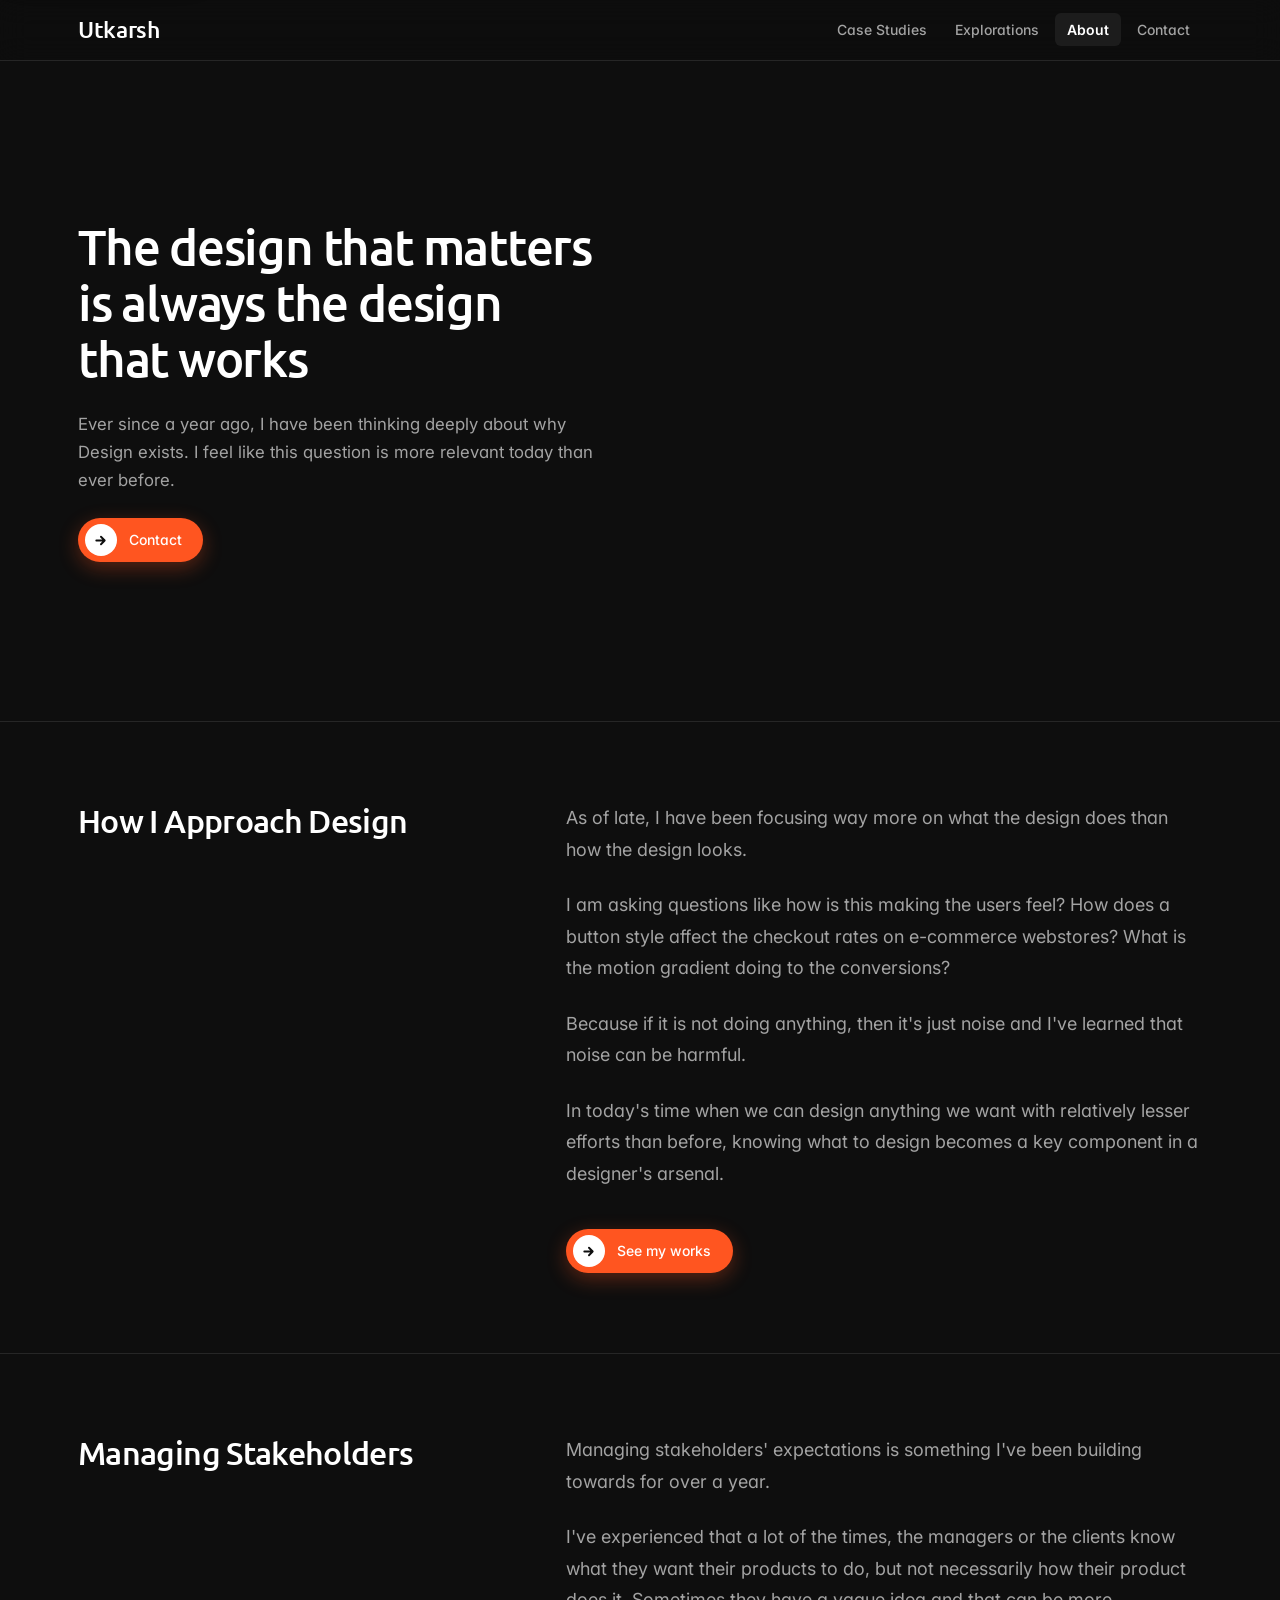
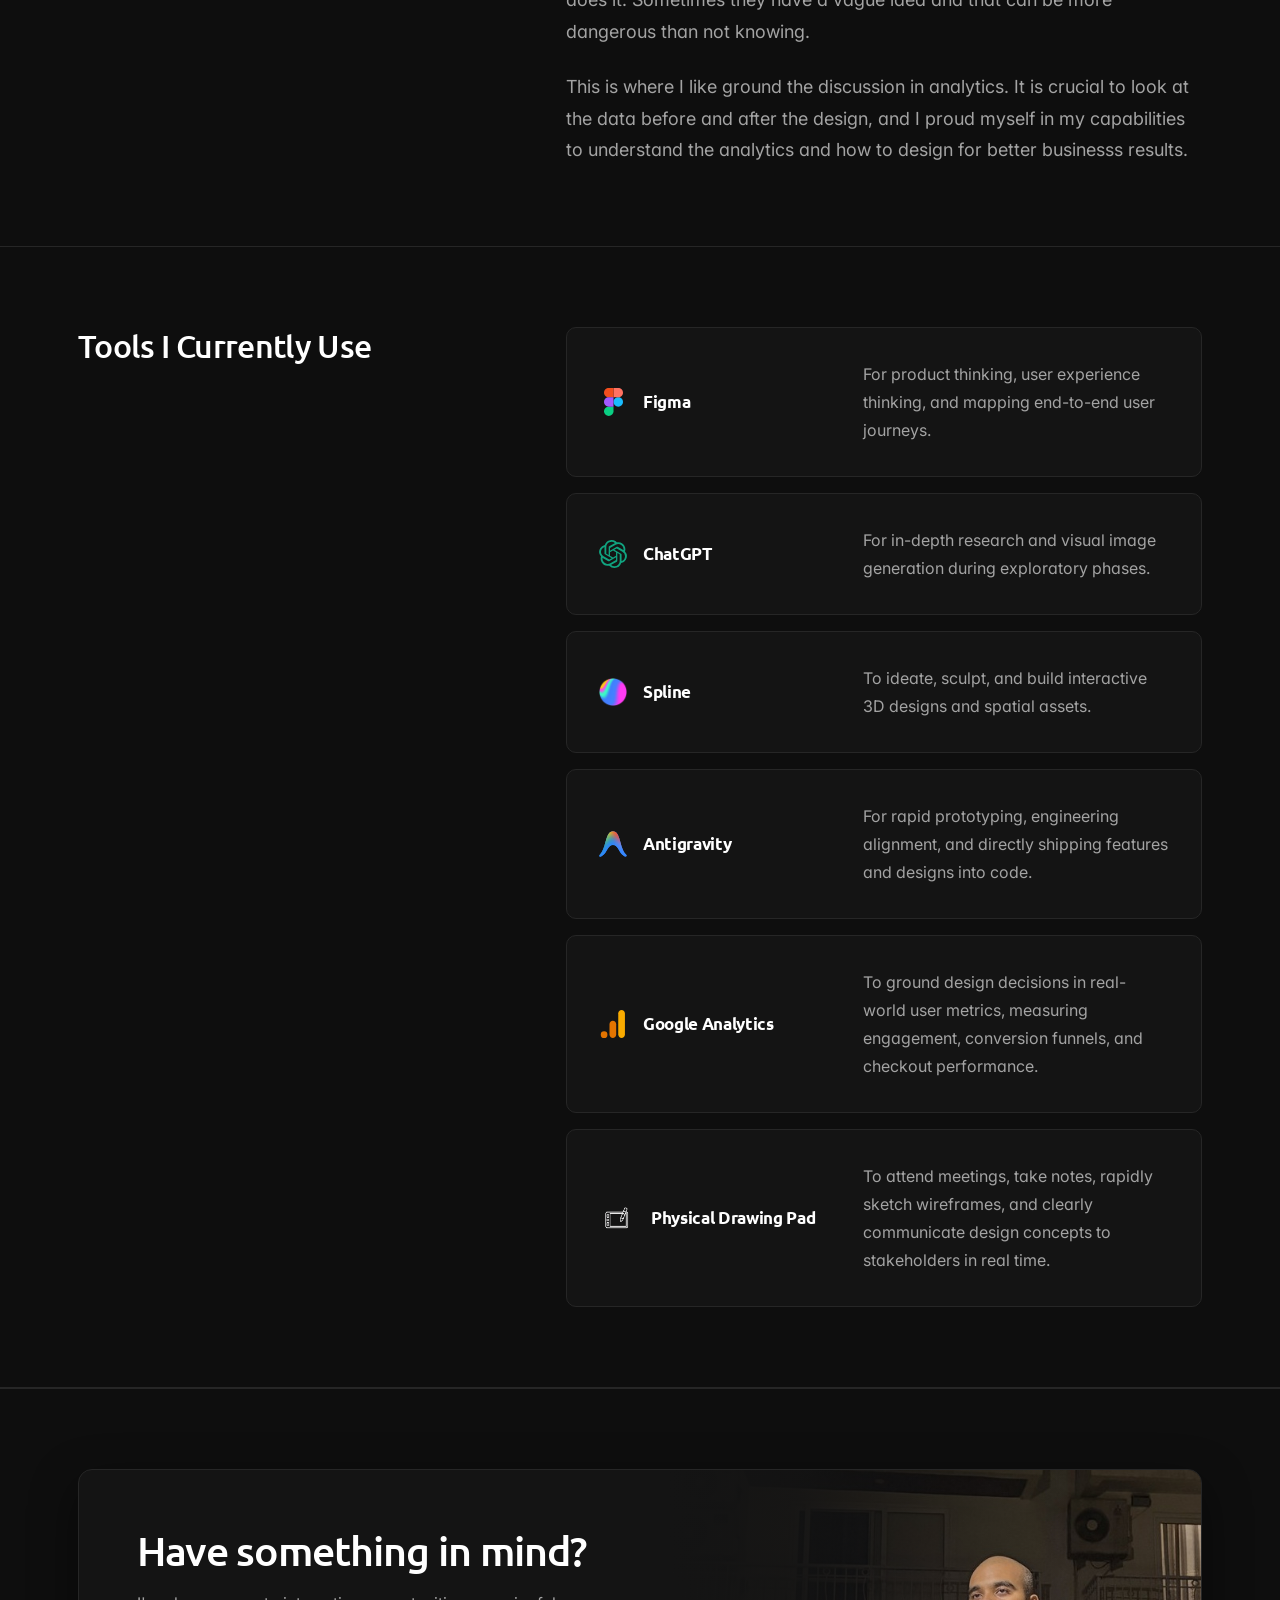
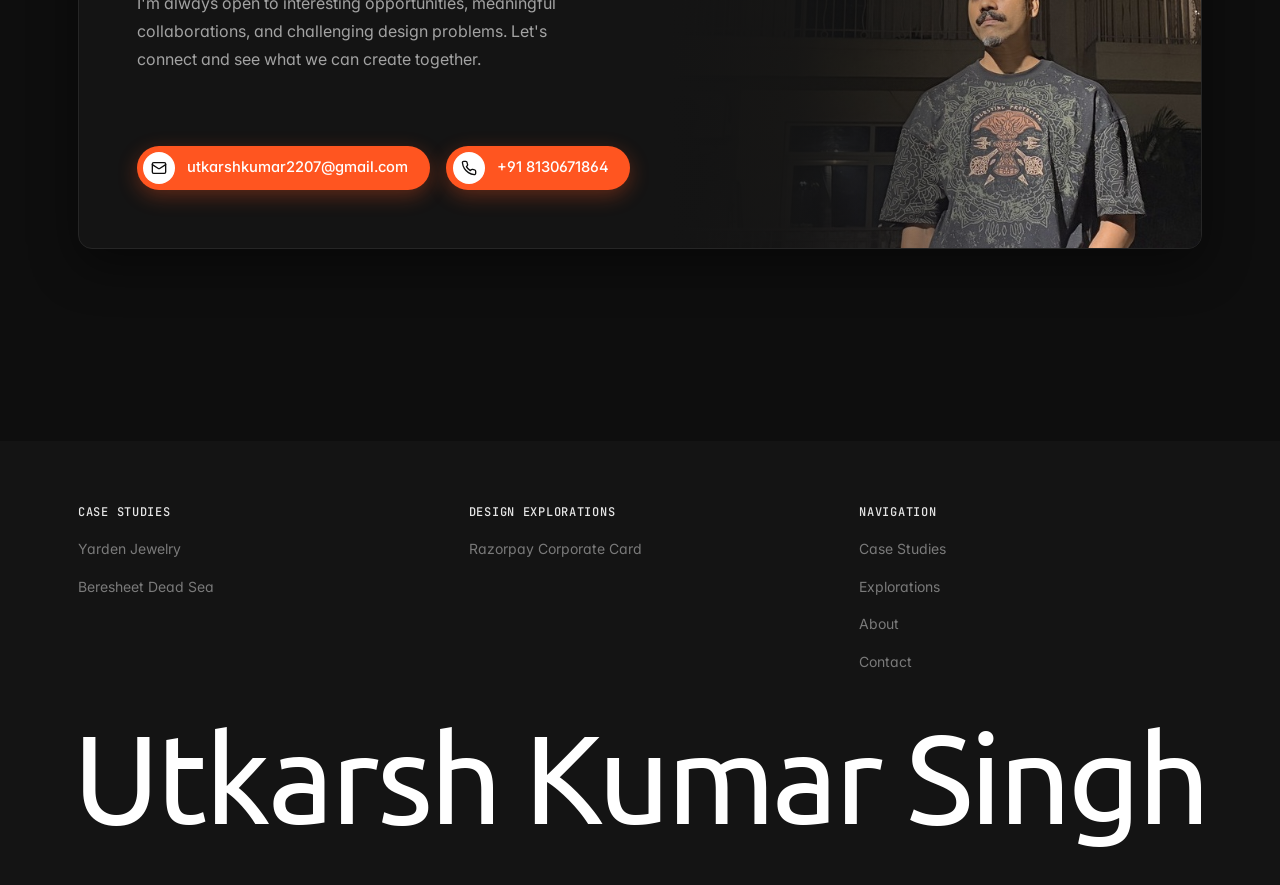
==== about.html @ 3cc28f42 "Initial commit: Utkarsh Kumar Singh - Product Designer Portfolio" ====
<!DOCTYPE html>
<html lang="en">
<head>
  <meta charset="UTF-8">
  <meta name="viewport" content="width=device-width, initial-scale=1.0">
  <meta name="description" content="About Utkarsh Kumar Singh — Brand & Product Designer based in Delhi NCR, India. Focused on conversions, design systems, and business growth.">
  <meta name="author" content="Utkarsh Kumar Singh">
  <title>Utkarsh - About</title>

  <!-- Canonical & Open Graph -->
  <link rel="canonical" href="about.html">
  <meta property="og:title" content="About — Utkarsh | Brand & Product Designer">
  <meta property="og:description" content="Brand & Product Designer based in Delhi NCR, India. Focused on conversions, digital products, and design systems.">
  <meta property="og:type" content="website">

  <!-- Typography: Inter, Ubuntu & JetBrains Mono -->
  <link rel="preconnect" href="https://fonts.googleapis.com">
  <link rel="preconnect" href="https://fonts.gstatic.com" crossorigin>
  <link href="https://fonts.googleapis.com/css2?family=Inter:wght@300;400;500;600;700&family=JetBrains+Mono:wght@400;500;600;700&family=Ubuntu:wght@300;400;500;700&display=swap" rel="stylesheet">

  <!-- Core Stylesheets -->
  <link rel="stylesheet" href="css/tokens.css?v=15">
  <link rel="stylesheet" href="css/reset.css?v=15">
  <link rel="stylesheet" href="css/components.css?v=21">
  <link rel="stylesheet" href="css/about.css?v=42">
</head>
<body class="about-page">
  <a href="#main-content" class="skip-link">Skip to main content</a>

  <!-- Site Header & Navigation -->
  <header class="site-header" role="banner">
    <div class="nav-container">
      <a href="index.html" class="brand-link" aria-label="Utkarsh Home">
        <span class="brand-name">Utkarsh</span>
      </a>

      <nav class="nav-menu" aria-label="Primary Navigation">
        <ul class="nav-list" role="list">
          <li class="nav-item-mobile-only"><a href="index.html" class="nav-link">Home</a></li>
          <li><a href="index.html#work" class="nav-link">Case Studies</a></li>
          <li><a href="index.html#explorations" class="nav-link">Explorations</a></li>
          <li><a href="about.html" class="nav-link active" aria-current="page">About</a></li>
          <li><a href="index.html#contact" class="nav-link">Contact</a></li>
        </ul>
        <div class="nav-menu-footer">
          <div class="nav-menu-divider"></div>
          <span class="nav-menu-brand">UTKARSH KUMAR SINGH</span>
        </div>
      </nav>

      <button class="nav-toggle" type="button" aria-label="Toggle navigation menu" aria-expanded="false">
        <svg class="nav-toggle-icon" viewBox="0 0 24 24" fill="none" stroke="currentColor" stroke-width="2" stroke-linecap="round" stroke-linejoin="round" aria-hidden="true">
          <line x1="3" y1="12" x2="21" y2="12"></line>
          <line x1="3" y1="6" x2="21" y2="6"></line>
          <line x1="3" y1="18" x2="21" y2="18"></line>
        </svg>
      </button>
    </div>
  </header>

  <!-- Main Content -->
  <main id="main-content" class="about-page-main">

    <!-- About Hero Section -->
    <section class="about-hero" aria-labelledby="about-title">
      <div class="about-page-container">
        <div class="about-hero-grid">
          
          <div class="about-hero-text">
            <h1 id="about-title" class="about-title">
              The design that matters is always the design that works
            </h1>
            <p class="about-lead">
              Ever since a year ago, I have been thinking deeply about why Design exists. I feel like this question is more relevant today than ever before.
            </p>
            <div class="about-hero-cta-wrap">
              <a href="#contact" class="hero-pill-cta">
                <span class="hero-pill-cta-icon" aria-hidden="true">
                  <svg viewBox="0 0 16 16" fill="none" stroke="currentColor" stroke-width="2" stroke-linecap="round" stroke-linejoin="round">
                    <path d="M3.5 8h9M8.5 4l4 4-4 4"/>
                  </svg>
                </span>
                <span class="hero-pill-cta-label">Contact</span>
              </a>
            </div>
          </div>

          <div class="about-hero-photo-wrap">
            <div class="about-hero-photo-frame">
              <picture>
                <source media="(max-width: 768px)" srcset="assets/images/about-hero-portrait-mobile.png?v=3">
                <img src="assets/images/about-hero-portrait.png?v=9" alt="Utkarsh Kumar Singh portrait" class="about-hero-photo-img" width="1400" height="1300">
              </picture>
            </div>
          </div>



        </div>
      </div>
    </section>

    <!-- Narrative & Approach Section -->
    <section class="about-body-section" aria-labelledby="approach-heading">
      <div class="about-page-container">
        <div class="about-two-col">
          
          <div class="about-col-header">
            <h2 id="approach-heading" class="about-section-heading">How I Approach Design</h2>
          </div>

                    <div class="about-prose">
            <p>
              As of late, I have been focusing way more on what the design does than how the design looks.
            </p>
            <p>
              I am asking questions like how is this making the users feel? How does a button style affect the checkout rates on e-commerce webstores? What is the motion gradient doing to the conversions?
            </p>
            <p>
              Because if it is not doing anything, then it's just noise and I've learned that noise can be harmful.
            </p>
            <p>
              In today's time when we can design anything we want with relatively lesser efforts than before, knowing what to design becomes a key component in a designer's arsenal.
            </p>
            <div style="margin-top: var(--space-4);">
              <a href="index.html#work" class="hero-pill-cta">
                <span class="hero-pill-cta-icon" aria-hidden="true">
                  <svg viewBox="0 0 16 16" fill="none" stroke="currentColor" stroke-width="2" stroke-linecap="round" stroke-linejoin="round">
                    <path d="M3.5 8h9M8.5 4l4 4-4 4"/>
                  </svg>
                </span>
                <span class="hero-pill-cta-label">See my works</span>
              </a>
            </div>
          </div>

        </div>
      </div>
    </section>

    <!-- Selected Areas of Focus / Expertise -->
    <section class="about-body-section" aria-labelledby="expertise-heading">
      <div class="about-page-container">
        <div class="about-two-col">
          
          <div class="about-col-header">
            <h2 id="expertise-heading" class="about-section-heading">Managing Stakeholders</h2>
          </div>

                    <div class="about-prose">
            <p>
              Managing stakeholders' expectations is something I've been building towards for over a year.
            </p>
            <p>
              I've experienced that a lot of the times, the managers or the clients know what they want their products to do, but not necessarily how their product does it. Sometimes they have a vague idea and that can be more dangerous than not knowing.
            </p>
            <p>
              This is where I like ground the discussion in analytics. It is crucial to look at the data before and after the design, and I proud myself in my capabilities to understand the analytics and how to design for better businesss results.
            </p>
          </div>

        </div>
      </div>
    </section>

    <!-- Tools & Workflow Section -->
    <section class="about-body-section" aria-labelledby="tools-heading">
      <div class="about-page-container">
        <div class="about-two-col">
          
          <div class="about-col-header">
            <h2 id="tools-heading" class="about-section-heading">Tools I Currently Use</h2>
          </div>

          <div class="tools-grid">
            
            <!-- Tool 1: Figma -->
            <div class="tool-item-card">
              <div class="tool-badge-wrap">
                <img src="assets/images/tools/figma-logo.svg" alt="Figma" class="tool-logo-img" />
                <h3 class="tool-name">Figma</h3>
              </div>
              <p class="tool-usecase">
                For product thinking, user experience thinking, and mapping end-to-end user journeys.
              </p>
            </div>

            <!-- Tool 2: ChatGPT -->
            <div class="tool-item-card">
              <div class="tool-badge-wrap">
                <img src="assets/images/tools/chatgpt-logo.svg?v=2" alt="ChatGPT" class="tool-logo-img" />
                <h3 class="tool-name">ChatGPT</h3>
              </div>
              <p class="tool-usecase">
                For in-depth research and visual image generation during exploratory phases.
              </p>
            </div>

            <!-- Tool 3: Spline -->
            <div class="tool-item-card">
              <div class="tool-badge-wrap">
                <img src="assets/images/tools/spline-logo.png?v=2" alt="Spline" class="tool-logo-img" />
                <h3 class="tool-name">Spline</h3>
              </div>
              <p class="tool-usecase">
                To ideate, sculpt, and build interactive 3D designs and spatial assets.
              </p>
            </div>

            <!-- Tool 4: Antigravity -->
            <div class="tool-item-card">
              <div class="tool-badge-wrap">
                <img src="assets/images/tools/antigravity-logo.svg" alt="Antigravity" class="tool-logo-img" />
                <h3 class="tool-name">Antigravity</h3>
              </div>
              <p class="tool-usecase">
                For rapid prototyping, engineering alignment, and directly shipping features and designs into code.
              </p>
            </div>

            <!-- Tool 5: Google Analytics -->
            <div class="tool-item-card">
              <div class="tool-badge-wrap">
                <img src="assets/images/tools/google-analytics-logo.svg" alt="Google Analytics" class="tool-logo-img" />
                <h3 class="tool-name">Google Analytics</h3>
              </div>
              <p class="tool-usecase">
                To ground design decisions in real-world user metrics, measuring engagement, conversion funnels, and checkout performance.
              </p>
            </div>

            <!-- Tool 6: Physical Drawing Pad -->
            <div class="tool-item-card">
              <div class="tool-badge-wrap">
                <img src="assets/images/tools/drawing-pad-logo.png?v=10" alt="Physical Drawing Pad" class="tool-logo-img tool-logo-pad" />
                <h3 class="tool-name">Physical Drawing Pad</h3>
              </div>
              <p class="tool-usecase">
                To attend meetings, take notes, rapidly sketch wireframes, and clearly communicate design concepts to stakeholders in real time.
              </p>
            </div>

          </div>
        </div>
      </div>
    </section>

    <!-- Project Experience Track -->

      <!-- Contact Section -->
    <section id="contact" class="contact-section" aria-labelledby="contact-heading">
      <div class="section-container">
        <div class="contact-card">
          <!-- Right Landscape Photo (Utkarsh Portrait from IMG_0617) -->
          <div class="contact-card-media" aria-hidden="true">
            <img src="assets/images/contact-banner-bg.jpg?v=5" alt="Utkarsh Kumar Singh" class="contact-card-bg-img" width="1100" height="750" loading="lazy" />
            <div class="contact-card-overlay"></div>
          </div>

          <!-- Left Info & Content -->
          <div class="contact-card-content">
            <div class="contact-card-header">
              <h2 id="contact-heading" class="contact-title">
                Have something in mind?
              </h2>
              <p class="contact-desc">
                I'm always open to interesting opportunities, meaningful collaborations, and challenging design problems. Let's connect and see what we can create together.
              </p>
            </div>

            <!-- Bottom Action Row: Signature Orange Pill CTAs -->
            <div class="contact-card-bottom">
              <div class="contact-card-pills">
                <!-- Email Button -->
                <a href="mailto:utkarshkumar2207@gmail.com" class="hero-pill-cta">
                  <span class="hero-pill-cta-icon" aria-hidden="true">
                    <svg viewBox="0 0 24 24" fill="none" stroke="currentColor" stroke-width="2" stroke-linecap="round" stroke-linejoin="round">
                      <rect x="2" y="4" width="20" height="16" rx="2"></rect>
                      <path d="m22 7-8.97 5.7a1.94 1.94 0 0 1-2.06 0L2 7"></path>
                    </svg>
                  </span>
                  <span class="hero-pill-cta-label">utkarshkumar2207@gmail.com</span>
                </a>

                <!-- Phone Button -->
                <a href="tel:+918130671864" class="hero-pill-cta">
                  <span class="hero-pill-cta-icon" aria-hidden="true">
                    <svg viewBox="0 0 24 24" fill="none" stroke="currentColor" stroke-width="2" stroke-linecap="round" stroke-linejoin="round">
                      <path d="M22 16.92v3a2 2 0 0 1-2.18 2 19.79 19.79 0 0 1-8.63-3.07 19.5 19.5 0 0 1-6-6 19.79 19.79 0 0 1-3.07-8.67A2 2 0 0 1 4.11 2h3a2 2 0 0 1 2 1.72 12.84 12.84 0 0 0 .7 2.81 2 2 0 0 1-.45 2.11L8.09 9.91a16 16 0 0 0 6 6l1.27-1.27a2 2 0 0 1 2.11-.45 12.84 12.84 0 0 0 2.81.7A2 2 0 0 1 22 16.92z"></path>
                    </svg>
                  </span>
                  <span class="hero-pill-cta-label">+91 8130671864</span>
                </a>
              </div>
            </div>
          </div>
        </div>
      </div>
    </section>

  </main>

  <!-- Site Footer -->
  <footer class="site-footer" role="contentinfo">
    <div class="footer-container">
      <div class="footer-top">
        <div>
          <h4 class="footer-heading">Case Studies</h4>
          <ul class="footer-nav-list" role="list">
            <li><a href="work/yarden-jewelry.html" class="footer-nav-link">Yarden Jewelry</a></li>
            <li><a href="work/beresheet-dead-sea.html" class="footer-nav-link">Beresheet Dead Sea</a></li>
          </ul>
        </div>

        <div>
          <h4 class="footer-heading">Design Explorations</h4>
          <ul class="footer-nav-list" role="list">
            <li><a href="https://razorpay-corporate-card.netlify.app/" target="_blank" rel="noopener noreferrer" class="footer-nav-link">Razorpay Corporate Card</a></li>
          </ul>
        </div>

        <div>
          <h4 class="footer-heading">Navigation</h4>
          <ul class="footer-nav-list" role="list">
            <li><a href="index.html#work" class="footer-nav-link">Case Studies</a></li>
            <li><a href="index.html#explorations" class="footer-nav-link">Explorations</a></li>
            <li><a href="about.html" class="footer-nav-link">About</a></li>
            <li><a href="index.html#contact" class="footer-nav-link">Contact</a></li>
          </ul>
        </div>
      </div>

      <div class="footer-huge-name-wrap" aria-hidden="true">
        <svg class="footer-huge-name-svg" viewBox="0 0 1000 130" preserveAspectRatio="xMidYMid meet">
          <text x="500" y="98" text-anchor="middle" font-size="112">Utkarsh Kumar Singh</text>
        </svg>
      </div>
    </div>
  </footer>

  <script src="js/main.js?v=3"></script>
</body>
</html>
---- css/tokens.css ----
/**
 * Design Tokens — Contemporary Product Studio
 * A disciplined, restrained visual system tailored for Product Design portfolios.
 */

:root {
  /* ==========================================================================
     Color Palette (Deep Obsidian Dark & Vibrant Sunset Orange Accent)
     ========================================================================== */
  
  /* Canvas & Surfaces */
  --color-canvas: #0E0E0E;
  --color-surface: #141414;
  --color-surface-subtle: #1C1C1C;
  --color-surface-card: #181818;
  --color-surface-dark: #181818;
  --color-surface-dark-subtle: #222222;

  /* Ink & Typography */
  --color-ink-primary: #FFFFFF;
  --color-ink-secondary: #A3A3A3;
  --color-ink-muted: #737373;
  --color-ink-subtle: #525252;
  --color-ink-inverted: #0E0E0E;
  --color-ink-inverted-secondary: #525252;

  /* Hairlines & Borders */
  --color-border-subtle: #262626;
  --color-border-default: #333333;
  --color-border-strong: #454545;
  --color-border-dark: #2E2E2E;

  /* Vibrant Accent — Sunset Orange */
  --color-accent-cobalt: #FF5520;
  --color-accent-cobalt-hover: #FF6E40;
  --color-accent-cobalt-subtle: rgba(255, 85, 32, 0.12);
  --color-accent-cobalt-border: rgba(255, 85, 32, 0.35);
  --color-accent-ink: #FF6B3D;

  /* Semantic Feedback / Status */
  --color-status-active-bg: #1C1C1C;
  --color-status-active-text: #FFFFFF;
  --color-status-active-dot: #FF5520;
  --color-status-progress-bg: #1C1C1C;
  --color-status-progress-text: #FFFFFF;
  --color-status-progress-dot: #FF5520;

  /* Shadows — Deep dark elevation */
  --shadow-sm: 0 2px 4px rgba(0, 0, 0, 0.35);
  --shadow-md: 0 8px 20px -4px rgba(0, 0, 0, 0.5), 0 4px 8px -2px rgba(0, 0, 0, 0.35);
  --shadow-lg: 0 18px 42px -6px rgba(0, 0, 0, 0.65), 0 6px 14px -3px rgba(0, 0, 0, 0.4);
  --shadow-focus: 0 0 0 3px rgba(255, 85, 32, 0.45);

  /* ==========================================================================
     Typography System
     ========================================================================== */
  
  /* Font Stacks */
  --font-sans: 'Inter', -apple-system, BlinkMacSystemFont, 'Segoe UI', Roboto, Helvetica, Arial, sans-serif;
  --font-display: 'Ubuntu', var(--font-sans);
  --font-mono: 'JetBrains Mono', 'SF Mono', Consolas, 'Liberation Mono', Menlo, monospace;
  --font-serif-accent: 'Newsreader', Georgia, serif;

  /* Fluid Type Scale */
  --text-display: clamp(2.5rem, 5vw + 0.5rem, 4.25rem);      /* 40px -> 68px */
  --text-h1: clamp(2rem, 3.5vw + 0.25rem, 3rem);              /* 32px -> 48px */
  --text-h2: clamp(1.5rem, 2.5vw + 0.25rem, 2.125rem);        /* 24px -> 34px */
  --text-h3: clamp(1.25rem, 1.5vw + 0.25rem, 1.5rem);         /* 20px -> 24px */
  --text-h4: 1.125rem;                                        /* 18px */
  
  --text-body-lg: 1.125rem;                                   /* 18px / 28px */
  --text-body: 1rem;                                          /* 16px / 26px */
  --text-body-sm: 0.875rem;                                   /* 14px / 22px */
  --text-caption: 0.75rem;                                    /* 12px / 18px */
  --text-mono-tag: 0.8125rem;                                 /* 13px / 18px */

  /* Line Heights */
  --leading-tight: 1.15;
  --leading-snug: 1.3;
  --leading-normal: 1.6;
  --leading-relaxed: 1.75;

  /* Letter Spacing */
  --tracking-tighter: -0.035em;
  --tracking-tight: -0.02em;
  --tracking-normal: 0em;
  --tracking-wide: 0.03em;
  --tracking-wider: 0.06em;

  /* Font Weights */
  --weight-thin: 300;
  --weight-regular: 400;
  --weight-medium: 500;
  --weight-semibold: 600;
  --weight-bold: 700;

  /* ==========================================================================
     Layout & Spacing Scale (8pt Grid)
     ========================================================================== */
  --space-1: 0.25rem;   /* 4px */
  --space-2: 0.5rem;    /* 8px */
  --space-3: 0.75rem;   /* 12px */
  --space-4: 1rem;      /* 16px */
  --space-5: 1.25rem;   /* 20px */
  --space-6: 1.5rem;    /* 24px */
  --space-8: 2rem;      /* 32px */
  --space-10: 2.5rem;   /* 40px */
  --space-12: 3rem;     /* 48px */
  --space-16: 4rem;     /* 64px */
  --space-20: 5rem;     /* 80px */
  --space-24: 6rem;     /* 96px */
  --space-32: 8rem;     /* 128px */

  /* Containers & Padding */
  --container-max: 1220px;
  --container-narrow: 840px;
  --prose-max: 68ch;
  --page-pad: clamp(1.25rem, 4vw, 3rem);

  /* Border Radii (Crisp, not overly rounded) */
  --radius-xs: 3px;
  --radius-sm: 6px;
  --radius-md: 10px;
  --radius-lg: 14px;
  --radius-pill: 9999px;

  /* Transitions */
  --ease-out: cubic-bezier(0.16, 1, 0.3, 1);
  --ease-in-out: cubic-bezier(0.4, 0, 0.2, 1);
  --duration-fast: 150ms;
  --duration-normal: 250ms;
  --duration-slow: 400ms;
}
---- css/components.css ----
/**
 * Reusable Components — Contemporary Product Studio
 * Navigation, Buttons, Cards, Metadata Chips, Footer, and Structural Placeholders.
 */

/* ==========================================================================
   Global Container Utility
   ========================================================================== */

.container {
  width: 100%;
  max-width: var(--container-max);
  margin-left: auto;
  margin-right: auto;
  padding-left: var(--page-pad);
  padding-right: var(--page-pad);
}

/* ==========================================================================
   Header & Navigation
   ========================================================================== */

.site-header {
  position: sticky;
  top: 0;
  left: 0;
  width: 100%;
  z-index: 100;
  background-color: rgba(14, 14, 14, 0.85);
  backdrop-filter: blur(14px);
  -webkit-backdrop-filter: blur(14px);
  border-bottom: 1px solid var(--color-border-subtle);
  transition: background-color var(--duration-normal) var(--ease-out),
              border-color var(--duration-normal) var(--ease-out);
}

.nav-container {
  max-width: var(--container-max);
  margin: 0 auto;
  padding: var(--space-4) var(--page-pad);
  display: flex;
  align-items: center;
  justify-content: space-between;
}

.brand-link {
  display: flex;
  align-items: center;
  gap: var(--space-2);
  font-family: var(--font-display);
  font-weight: var(--weight-medium);
  color: var(--color-ink-primary);
  letter-spacing: var(--tracking-tight);
  text-decoration: none;
}

.brand-logo-circle {
  width: 18px;
  height: 18px;
  display: inline-flex;
  align-items: center;
  justify-content: center;
}

.brand-logo-circle svg {
  width: 100%;
  height: 100%;
  display: block;
}

.brand-badge {
  display: inline-flex;
  align-items: center;
  justify-content: center;
  width: 32px;
  height: 32px;
  background-color: var(--color-ink-primary);
  color: var(--color-ink-inverted);
  font-family: var(--font-mono);
  font-size: 0.875rem;
  font-weight: var(--weight-bold);
  border-radius: var(--radius-sm);
}

.brand-title {
  display: flex;
  flex-direction: column;
}

.brand-name {
  font-size: clamp(1.4rem, 1.8vw, 1.65rem);
  font-weight: var(--weight-medium);
  line-height: 1.2;
  letter-spacing: -0.015em;
}

.brand-role {
  font-family: var(--font-mono);
  font-size: 0.6875rem;
  color: var(--color-ink-muted);
  font-weight: var(--weight-regular);
  letter-spacing: var(--tracking-normal);
  text-transform: uppercase;
}


.nav-menu-footer {
  display: none;
}

.nav-menu {
  display: flex;
  align-items: center;
  gap: var(--space-6);
}

.nav-list {
  display: flex;
  align-items: center;
  gap: var(--space-1);
}

.nav-item-mobile-only {
  display: none !important;
}

.nav-link {
  padding: var(--space-2) var(--space-3);
  font-size: var(--text-body-sm);
  font-weight: var(--weight-medium);
  color: var(--color-ink-secondary);
  border-radius: var(--radius-sm);
  transition: color var(--duration-fast) var(--ease-out),
              background-color var(--duration-fast) var(--ease-out);
}

.nav-link:hover {
  color: var(--color-ink-primary);
  background-color: var(--color-surface-subtle);
}

.nav-link[aria-current="page"],
.nav-link.is-active {
  color: var(--color-ink-primary);
  background-color: var(--color-surface-subtle);
  font-weight: var(--weight-semibold);
}

.nav-actions {
  display: flex;
  align-items: center;
  gap: var(--space-3);
}

/* Mobile Nav Toggle */
.nav-toggle {
  display: none;
  padding: var(--space-2);
  color: var(--color-ink-primary);
  border-radius: var(--radius-sm);
}

.nav-toggle-icon {
  width: 24px;
  height: 24px;
  display: block;
}

/* ==========================================================================
   Buttons & Interactive Elements
   ========================================================================== */

.button {
  display: inline-flex;
  align-items: center;
  justify-content: center;
  gap: var(--space-2);
  padding: 0.85rem 1.5rem;
  font-size: var(--text-body-sm);
  font-weight: var(--weight-medium);
  line-height: 1;
  border-radius: var(--radius-pill);
  transition: all var(--duration-fast) var(--ease-out);
  white-space: nowrap;
}

.button-primary {
  background-color: var(--color-accent-cobalt);
  color: #FFFFFF;
  border: 1px solid var(--color-accent-cobalt);
  box-shadow: 0 4px 16px rgba(255, 85, 32, 0.3);
}

.button-primary:hover {
  background-color: var(--color-accent-cobalt-hover);
  border-color: var(--color-accent-cobalt-hover);
  transform: translateY(-2px);
  box-shadow: 0 6px 22px rgba(255, 85, 32, 0.45);
}

.button-secondary {
  background-color: var(--color-surface-subtle);
  color: var(--color-ink-primary);
  border: 1px solid var(--color-border-default);
}

.button-secondary:hover {
  background-color: #262626;
  border-color: var(--color-border-strong);
  color: var(--color-ink-primary);
  transform: translateY(-1px);
}

.button-accent {
  background-color: var(--color-accent-cobalt);
  color: #FFFFFF;
  border: 1px solid var(--color-accent-cobalt);
  box-shadow: 0 4px 16px rgba(255, 85, 32, 0.3);
}

.button-accent:hover {
  background-color: var(--color-accent-cobalt-hover);
  border-color: var(--color-accent-cobalt-hover);
  color: #FFFFFF;
  transform: translateY(-1px);
  box-shadow: 0 6px 22px rgba(255, 85, 32, 0.45);
}

.button-subtle {
  padding: var(--space-2) var(--space-3);
  color: var(--color-ink-secondary);
}

.button-subtle:hover {
  color: var(--color-ink-primary);
}

.button-icon {
  width: 16px;
  height: 16px;
  transition: transform var(--duration-fast) var(--ease-out);
}

.button:hover .button-icon {
  transform: translateX(2px);
}

/* Reusable Signature Pill CTA (Matching Homepage) */
.hero-pill-cta {
  display: inline-flex;
  align-items: center;
  gap: var(--space-3);
  background-color: var(--color-accent-cobalt);
  color: #FFFFFF;
  padding: 0.375rem 1.35rem 0.375rem 0.425rem;
  border-radius: var(--radius-pill);
  font-family: var(--font-sans);
  font-size: 0.875rem;
  font-weight: var(--weight-medium);
  text-decoration: none;
  box-shadow: 0 6px 20px rgba(255, 85, 32, 0.32);
  transition: transform var(--duration-fast) var(--ease-out),
              background-color var(--duration-fast) var(--ease-out),
              box-shadow var(--duration-fast) var(--ease-out);
}

.hero-pill-cta:hover {
  background-color: var(--color-accent-cobalt-hover);
  transform: translateY(-2px);
  box-shadow: 0 10px 26px rgba(255, 85, 32, 0.45);
  color: #FFFFFF;
}

.hero-pill-cta-icon {
  width: 32px;
  height: 32px;
  border-radius: 50%;
  background-color: #FFFFFF;
  color: #0E0E0E;
  display: inline-flex;
  align-items: center;
  justify-content: center;
  flex-shrink: 0;
  transition: transform var(--duration-fast) var(--ease-out);
}

.hero-pill-cta-icon svg {
  width: 15px;
  height: 15px;
}

.hero-pill-cta:hover .hero-pill-cta-icon {
  transform: translateX(2px);
}

/* Text Link with Editorial Arrow */
.arrow-link {
  display: inline-flex;
  align-items: center;
  gap: var(--space-2);
  font-size: var(--text-body-sm);
  font-weight: var(--weight-semibold);
  color: var(--color-accent-ink);
  transition: gap var(--duration-fast) var(--ease-out),
              color var(--duration-fast) var(--ease-out);
}

.arrow-link svg {
  width: 16px;
  height: 16px;
  transition: transform var(--duration-fast) var(--ease-out);
}

.arrow-link:hover {
  color: var(--color-ink-primary);
  gap: var(--space-3);
}

.arrow-link:hover svg {
  transform: translateX(3px);
}

/* ==========================================================================
   Badges, Chips & Meta Labels
   ========================================================================== */

.badge {
  display: inline-flex;
  align-items: center;
  gap: var(--space-1);
  padding: 0.25rem 0.625rem;
  font-family: var(--font-mono);
  font-size: var(--text-mono-tag);
  font-weight: var(--weight-medium);
  letter-spacing: var(--tracking-normal);
  border-radius: var(--radius-xs);
  border: 1px solid var(--color-border-subtle);
  background-color: var(--color-surface-subtle);
  color: var(--color-ink-secondary);
}

.badge-cobalt {
  background-color: var(--color-accent-cobalt-subtle);
  border-color: var(--color-accent-cobalt);
  color: var(--color-ink-primary);
}

.badge-dark {
  background-color: var(--color-surface-dark);
  color: var(--color-ink-inverted);
  border-color: var(--color-border-dark);
}

/* Status Indicator Dot */
.status-pill {
  display: inline-flex;
  align-items: center;
  gap: var(--space-2);
  padding: 0.3125rem 0.75rem;
  font-family: var(--font-mono);
  font-size: 0.75rem;
  font-weight: var(--weight-medium);
  border-radius: var(--radius-pill);
  background-color: var(--color-status-active-bg);
  color: var(--color-status-active-text);
  border: 1px solid var(--color-border-subtle);
}

.status-dot {
  width: 6px;
  height: 6px;
  border-radius: 50%;
  background-color: var(--color-status-active-dot);
  box-shadow: 0 0 0 2px rgba(203, 185, 164, 0.35);
  animation: pulse-dot 2.5s infinite var(--ease-in-out);
}

@keyframes pulse-dot {
  0%, 100% { transform: scale(1); opacity: 1; }
  50% { transform: scale(1.2); opacity: 0.75; }
}

/* ==========================================================================
   Project Teaser Cards (Homepage)
   ========================================================================== */

.project-card {
  display: block;
  background-color: var(--color-surface);
  border: 1px solid var(--color-border-subtle);
  border-radius: var(--radius-lg);
  overflow: hidden;
  transition: transform var(--duration-normal) var(--ease-out),
              box-shadow var(--duration-normal) var(--ease-out),
              border-color var(--duration-normal) var(--ease-out);
}

.project-card:hover {
  transform: translateY(-2px);
  border-color: var(--color-border-default);
  box-shadow: var(--shadow-lg);
}

.project-card-media {
  position: relative;
  background-color: var(--color-surface-subtle);
  border-bottom: 1px solid var(--color-border-subtle);
  overflow: hidden;
  aspect-ratio: 16 / 10;
}

.project-card-media img {
  width: 100%;
  height: 100%;
  object-fit: cover;
  transition: transform var(--duration-slow) var(--ease-out);
}

.project-card:hover .project-card-media img {
  transform: scale(1.018);
}

.project-card-body {
  padding: var(--space-8);
}

.project-meta-row {
  display: flex;
  align-items: center;
  justify-content: space-between;
  gap: var(--space-3);
  margin-bottom: var(--space-3);
  flex-wrap: wrap;
}

.project-index {
  font-family: var(--font-mono);
  font-size: var(--text-mono-tag);
  color: var(--color-accent-ink);
  font-weight: var(--weight-semibold);
}

.project-card-title {
  font-size: var(--text-h3);
  margin-bottom: var(--space-2);
  color: var(--color-ink-primary);
  transition: color var(--duration-fast) var(--ease-out);
}

.project-card:hover .project-card-title {
  color: var(--color-accent-ink);
}

.project-card-summary {
  font-size: var(--text-body);
  color: var(--color-ink-secondary);
  margin-bottom: var(--space-6);
  line-height: var(--leading-normal);
}

.project-card-details-grid {
  display: grid;
  grid-template-columns: repeat(auto-fit, minmax(180px, 1fr));
  gap: var(--space-4);
  padding-top: var(--space-5);
  border-top: 1px solid var(--color-border-subtle);
  font-size: var(--text-body-sm);
}

.detail-item-label {
  display: block;
  font-family: var(--font-mono);
  font-size: 0.6875rem;
  color: var(--color-ink-muted);
  text-transform: uppercase;
  letter-spacing: var(--tracking-wider);
  margin-bottom: var(--space-1);
}

.detail-item-value {
  font-weight: var(--weight-medium);
  color: var(--color-ink-primary);
  line-height: 1.35;
}

/* ==========================================================================
   Structural Placeholder Frame
   (Visual integrity for authentic drafting — never fake screenshots)
   ========================================================================== */

.placeholder-frame {
  position: relative;
  width: 100%;
  background: linear-gradient(135deg, #FAF9F6 0%, #F4F1EA 100%);
  border: 1px dashed var(--color-border-default);
  border-radius: var(--radius-md);
  padding: var(--space-8) var(--space-6);
  display: flex;
  flex-direction: column;
  align-items: center;
  justify-content: center;
  text-align: center;
  min-height: 280px;
  overflow: hidden;
}

.placeholder-grid-pattern {
  position: absolute;
  inset: 0;
  background-image: 
    linear-gradient(to right, rgba(230, 218, 200, 0.45) 1px, transparent 1px),
    linear-gradient(to bottom, rgba(230, 218, 200, 0.45) 1px, transparent 1px);
  background-size: 24px 24px;
  pointer-events: none;
}

.placeholder-content {
  position: relative;
  z-index: 2;
  max-width: 440px;
}

.placeholder-tag {
  display: inline-flex;
  align-items: center;
  gap: var(--space-2);
  padding: 0.25rem 0.625rem;
  font-family: var(--font-mono);
  font-size: 0.6875rem;
  font-weight: var(--weight-semibold);
  letter-spacing: var(--tracking-wider);
  text-transform: uppercase;
  color: var(--color-ink-muted);
  background-color: rgba(250, 249, 246, 0.85);
  border: 1px solid var(--color-border-subtle);
  border-radius: var(--radius-xs);
  margin-bottom: var(--space-3);
}

.placeholder-title {
  font-family: var(--font-display);
  font-size: var(--text-h4);
  color: var(--color-ink-primary);
  margin-bottom: var(--space-2);
}

.placeholder-note {
  font-size: var(--text-body-sm);
  color: var(--color-ink-muted);
  line-height: var(--leading-normal);
}

/* ==========================================================================
   Editorial Callouts & Quotes
   ========================================================================== */

.editorial-callout {
  border-left: 3px solid var(--color-accent-cobalt);
  background-color: var(--color-surface);
  padding: var(--space-6) var(--space-8);
  border-radius: 0 var(--radius-md) var(--radius-md) 0;
  margin: var(--space-8) 0;
  box-shadow: var(--shadow-sm);
  border-top: 1px solid var(--color-border-subtle);
  border-right: 1px solid var(--color-border-subtle);
  border-bottom: 1px solid var(--color-border-subtle);
}

.editorial-callout p {
  font-size: var(--text-body-lg);
  color: var(--color-ink-primary);
  line-height: var(--leading-relaxed);
}

.editorial-callout-cite {
  display: block;
  margin-top: var(--space-3);
  font-family: var(--font-mono);
  font-size: var(--text-mono-tag);
  color: var(--color-ink-muted);
}

/* ==========================================================================
   Site Footer
   ========================================================================== */

.site-footer {
  background-color: var(--color-surface);
  border-top: 1px solid var(--color-border-subtle);
  padding: var(--space-16) 0 0;
  margin-top: var(--space-24);
  overflow-x: clip;
}

.footer-container {
  max-width: var(--container-max);
  margin: 0 auto;
  padding: 0 var(--page-pad);
}

.footer-top {
  display: grid;
  grid-template-columns: repeat(3, 1fr);
  gap: var(--space-12);
  padding-bottom: var(--space-8);
}

.footer-huge-name-wrap {
  width: 100%;
  max-width: var(--container-max);
  margin: 0 auto;
  border-top: none;
  overflow: visible;
  padding: var(--space-2) 0 var(--space-6);
  display: flex;
  align-items: center;
  justify-content: center;
}

.footer-huge-name-svg {
  display: block;
  width: 100%;
  height: auto;
  overflow: visible;
  box-sizing: border-box;
}

.footer-huge-name-svg text {
  font-family: var(--font-display);
  font-weight: 400;
  letter-spacing: -0.025em;
  fill: var(--color-ink-primary);
  user-select: none;
}

.footer-heading {
  font-family: var(--font-mono);
  font-size: 0.75rem;
  text-transform: uppercase;
  letter-spacing: var(--tracking-wider);
  color: #E6E6E6;
  margin-bottom: var(--space-4);
}

.footer-nav-list {
  display: flex;
  flex-direction: column;
  gap: var(--space-3);
}

.footer-nav-link {
  font-size: var(--text-body-sm);
  color: #7A7A7A;
  transition: color var(--duration-fast) var(--ease-out);
}

.footer-nav-link:hover {
  color: #FFFFFF;
}

.footer-bottom {
  display: flex;
  align-items: center;
  justify-content: space-between;
  padding-top: var(--space-8);
  font-size: var(--text-body-sm);
  color: var(--color-ink-muted);
  flex-wrap: wrap;
  gap: var(--space-4);
}

/* ==========================================================================
   Responsive Adaptations
   ========================================================================== */

@media (max-width: 860px) {
  body.nav-locked {
    overflow: hidden !important;
  }

  .site-header {
    background-color: #0E0E0E;
  }

  .nav-container {
    padding-top: var(--space-4);
    padding-bottom: var(--space-4);
  }

  /* Elegant circular close/toggle button matching Wandergates reference */
  .nav-toggle {
    display: inline-flex;
    align-items: center;
    justify-content: center;
    width: 44px;
    height: 44px;
    border-radius: 50%;
    background-color: #FFFFFF;
    color: #0E0E0E;
    border: none;
    cursor: pointer;
    z-index: 1001;
    position: relative;
    padding: 0;
    transition: transform var(--duration-fast) var(--ease-out),
                background-color var(--duration-fast) var(--ease-out);
    box-shadow: 0 4px 14px rgba(0, 0, 0, 0.4);
  }

  .nav-toggle:active {
    transform: scale(0.94);
  }

  .nav-toggle-icon {
    width: 20px;
    height: 20px;
    display: block;
    stroke: #0E0E0E;
  }

  /* Fullscreen dark overlay tray matching Wandergates reference */
  .nav-menu {
    display: none;
    position: fixed;
    top: 0;
    left: 0;
    right: 0;
    bottom: 0;
    width: 100vw;
    height: 100vh;
    height: 100dvh;
    background-color: #0E0E0E;
    z-index: 999;
    padding: 105px var(--page-pad) clamp(30px, 6vh, 48px);
    flex-direction: column;
    justify-content: space-between;
    align-items: flex-start;
    overflow-y: auto;
    -webkit-overflow-scrolling: touch;
    opacity: 0;
    visibility: hidden;
    transition: opacity 0.25s cubic-bezier(0.16, 1, 0.3, 1),
                visibility 0.25s cubic-bezier(0.16, 1, 0.3, 1);
  }

  .nav-menu.is-open {
    display: flex;
    opacity: 1;
    visibility: visible;
  }

  /* Bottom line & "UTKARSH KUMAR SINGH" footer block */
  .nav-menu-footer {
    display: flex;
    flex-direction: column;
    width: 100%;
    margin-top: auto;
    padding-top: clamp(2rem, 5vh, 3.5rem);
  }

  .nav-menu-divider {
    width: 100%;
    height: 1px;
    background-color: rgba(255, 255, 255, 0.12);
    margin-bottom: var(--space-5);
  }

  .nav-menu-brand {
    font-family: var(--font-mono);
    font-size: 0.8125rem;
    font-weight: 500;
    letter-spacing: 0.12em;
    color: var(--color-ink-secondary);
    text-transform: uppercase;
  }

  /* Large editorial menu items */
  .nav-list {
    flex-direction: column;
    width: 100%;
    align-items: flex-start;
    gap: clamp(1rem, 3.5vh, 1.85rem);
    margin: 0;
    padding: 0;
  }

  .nav-list li {
    width: 100%;
  }

  .nav-item-mobile-only {
    display: block !important;
  }

  .nav-link {
    display: inline-block;
    width: auto;
    font-family: var(--font-display);
    font-size: clamp(2.35rem, 8.5vw, 3.4rem);
    font-weight: 400;
    line-height: 1.15;
    letter-spacing: -0.025em;
    color: var(--color-ink-primary);
    padding: 0.15rem 0;
    border-radius: 0;
    background: none !important;
    transition: color var(--duration-fast) var(--ease-out),
                transform var(--duration-fast) var(--ease-out);
  }

  .nav-link:hover,
  .nav-link:focus-visible {
    color: var(--color-accent);
    transform: translateX(4px);
  }

  .nav-link[aria-current="page"],
  .nav-link.is-active {
    color: var(--color-ink-primary);
  }

  .nav-actions {
    display: none;
  }

  .footer-top {
    grid-template-columns: repeat(auto-fit, minmax(200px, 1fr));
    gap: var(--space-12) var(--space-8);
  }

  .footer-heading {
    margin-bottom: var(--space-4);
  }
}

@media (max-width: 640px) {
  .footer-top {
    grid-template-columns: 1fr;
    gap: var(--space-12);
  }

  .footer-heading {
    margin-bottom: var(--space-4);
    letter-spacing: var(--tracking-wider);
  }
}
---- css/about.css ----
/**
 * About Page Styles — Contemporary Product Studio (Dark Aesthetic)
 */

.about-page-main {
  padding-bottom: var(--space-24);
}

.about-page-container,
.section-container {
  width: 100%;
  max-width: var(--container-max);
  margin-left: auto;
  margin-right: auto;
  padding-left: var(--page-pad);
  padding-right: var(--page-pad);
  box-sizing: border-box;
}

/* Hero Intro */
.about-hero {
  padding: var(--space-16) 0 var(--space-16);
  border-bottom: 1px solid var(--color-border-subtle);
}

.about-hero-grid {
  display: grid;
  grid-template-columns: 0.95fr 1.05fr;
  gap: var(--space-8);
  align-items: center;
}

.about-hero-text {
  display: flex;
  flex-direction: column;
  gap: var(--space-6);
  z-index: 2;
}

.about-eyebrow {
  display: inline-flex;
  align-items: center;
  font-family: var(--font-mono);
  font-size: 0.8125rem;
  color: #FFFFFF;
  background-color: rgba(255, 85, 32, 0.82);
  border: 1px solid rgba(255, 85, 32, 0.45);
  padding: 0.32rem 0.95rem;
  border-radius: var(--radius-pill);
  font-weight: var(--weight-medium);
  letter-spacing: 0.02em;
  box-shadow: 0 3px 12px rgba(255, 85, 32, 0.22);
  width: fit-content;
}

.about-title {
  font-family: var(--font-display);
  font-size: clamp(2.2rem, 3.8vw, 3.5rem);
  font-weight: var(--weight-medium);
  line-height: 1.15;
  letter-spacing: -0.025em;
  color: var(--color-ink-primary);
  margin: 0;
}

.about-lead {
  font-size: clamp(1.05rem, 1.25vw, 1.2rem);
  line-height: 1.65;
  color: var(--color-ink-secondary);
  margin: 0;
}

.about-hero-photo-wrap {
  position: relative;
  display: flex;
  justify-content: flex-end;
  align-items: center;
  width: 100%;
}

.about-hero-photo-frame {
  position: relative;
  width: 100%;
  max-width: 660px;
  border-radius: 0;
  overflow: visible;
  border: none;
  background: transparent;
  box-shadow: none;
}

.about-hero-photo-img {
  width: 100%;
  height: auto;
  aspect-ratio: 14 / 13;
  object-fit: contain;
  object-position: right center;
  display: block;
  filter: drop-shadow(0 20px 48px rgba(0, 0, 0, 0.5));
}

/* Giant Display Name Overlay for mobile hero parity */
.about-giant-name-wrap {
  display: none;
}

/* Content Sections */
.about-body-section {
  padding: var(--space-20) 0;
  border-bottom: 1px solid var(--color-border-subtle);
}

.about-body-section:last-of-type {
  border-bottom: none;
  padding-bottom: var(--space-12);
}

/* Adjust footer margin on about page to prevent duplicate huge gap */
.about-page .site-footer {
  margin-top: 0;
  border-top: none;
}

.about-two-col {
  display: grid;
  grid-template-columns: 0.9fr 1.3fr;
  gap: var(--space-12);
}

.about-col-header {
  position: sticky;
  top: 100px;
  height: fit-content;
}

.about-section-heading {
  font-family: var(--font-display);
  font-size: clamp(1.75rem, 2.5vw, 2.35rem);
  font-weight: var(--weight-medium);
  line-height: 1.2;
  letter-spacing: -0.02em;
  color: var(--color-ink-primary);
  margin-top: 0;
  margin-bottom: 0;
}

.about-prose {
  display: flex;
  flex-direction: column;
  gap: var(--space-6);
}

.about-prose p {
  font-size: var(--text-body-lg);
  line-height: var(--leading-relaxed);
  color: var(--color-ink-secondary);
  margin: 0;
}

.about-prose p strong {
  color: var(--color-ink-primary);
  font-weight: var(--weight-semibold);
}

/* Experience / Career Track Cards */
.about-experience-grid {
  display: flex;
  flex-direction: column;
  gap: var(--space-5);
}

.experience-card {
  background: var(--color-surface);
  border: 1px solid var(--color-border-subtle);
  border-radius: var(--radius-md);
  padding: var(--space-7);
  display: flex;
  flex-direction: column;
  gap: var(--space-3);
  transition: transform var(--duration-fast) var(--ease-out),
              border-color var(--duration-fast) var(--ease-out),
              box-shadow var(--duration-fast) var(--ease-out);
}

.experience-card:hover {
  transform: translateY(-2px);
  border-color: rgba(255, 85, 32, 0.35);
  box-shadow: 0 8px 24px rgba(0, 0, 0, 0.4);
}

.experience-header {
  display: flex;
  justify-content: space-between;
  align-items: baseline;
  flex-wrap: wrap;
  gap: var(--space-2);
}

.experience-role {
  font-size: 1.15rem;
  font-weight: var(--weight-semibold);
  color: var(--color-ink-primary);
  margin: 0;
}

.experience-period {
  font-family: var(--font-mono);
  font-size: 0.8125rem;
  color: var(--color-ink-muted);
}

.experience-company {
  font-size: 0.9375rem;
  color: var(--color-accent-ink);
  font-weight: var(--weight-medium);
}

.experience-desc {
  font-size: var(--text-body-sm);
  color: var(--color-ink-secondary);
  line-height: var(--leading-normal);
  margin: 0;
}

/* Tools & Workflow Section */
.tools-grid {
  display: flex;
  flex-direction: column;
  gap: var(--space-4);
}

.tool-item-card {
  background: var(--color-surface);
  border: 1px solid var(--color-border-subtle);
  border-radius: var(--radius-md);
  padding: var(--space-8) var(--space-8);
  display: grid;
  grid-template-columns: 240px 1fr;
  gap: var(--space-6);
  align-items: center;
}

.tool-badge-wrap {
  display: flex;
  align-items: center;
  gap: var(--space-4);
}

.tool-logo-img {
  width: 28px;
  height: 28px;
  object-fit: contain;
  display: block;
  flex-shrink: 0;
}

.tool-logo-pad {
  width: 36px;
  height: 36px;
}

.tool-name {
  font-size: 1.05rem;
  font-weight: var(--weight-semibold);
  color: var(--color-ink-primary);
  margin: 0;
}

.tool-usecase {
  font-size: var(--text-body-md);
  color: var(--color-ink-secondary);
  line-height: var(--leading-relaxed);
  margin: 0;
}

.tool-usecase strong {
  color: var(--color-ink-primary);
  font-weight: var(--weight-medium);
}

@media (max-width: 768px) {
  .tool-item-card {
    grid-template-columns: 1fr;
    gap: var(--space-3);
    padding: var(--space-5);
  }
}

/* Skills & Toolkit Matrix */
.about-skills-matrix {
  display: grid;
  grid-template-columns: repeat(2, 1fr);
  gap: var(--space-6);
}

.skills-group {
  background: var(--color-surface);
  border: 1px solid var(--color-border-subtle);
  border-radius: var(--radius-md);
  padding: var(--space-6);
}

.skills-group-title {
  font-family: var(--font-mono);
  font-size: 0.75rem;
  text-transform: uppercase;
  letter-spacing: var(--tracking-wider);
  color: var(--color-accent-ink);
  margin: 0 0 var(--space-4) 0;
}

.skills-tag-list {
  display: flex;
  flex-wrap: wrap;
  gap: var(--space-2);
  list-style: none;
  padding: 0;
  margin: 0;
}

.skills-tag-item {
  font-size: 0.8125rem;
  color: var(--color-ink-secondary);
  background: rgba(255, 255, 255, 0.05);
  border: 1px solid rgba(255, 255, 255, 0.08);
  padding: 0.35rem 0.75rem;
  border-radius: var(--radius-pill);
}

/* Tablet Breakpoints (769px to 1024px): 2-column side-by-side like desktop */
@media (min-width: 769px) and (max-width: 1024px) {
  .about-hero {
    padding: var(--space-12) 0 var(--space-12);
  }

  .about-hero-grid {
    display: grid !important;
    grid-template-columns: 1.05fr 0.95fr !important;
    gap: var(--space-6) !important;
    align-items: center !important;
  }

  .about-hero-text {
    display: flex !important;
    flex-direction: column !important;
    gap: var(--space-5) !important;
    z-index: 2;
  }

  .about-title {
    font-size: clamp(1.85rem, 3.2vw, 2.35rem) !important;
    line-height: 1.18 !important;
    margin: 0;
  }

  .about-lead {
    font-size: clamp(0.95rem, 1.4vw, 1.05rem) !important;
    line-height: 1.6 !important;
    margin: 0;
  }

  .about-hero-photo-wrap {
    position: relative !important;
    display: flex !important;
    justify-content: center !important;
    align-items: center !important;
    width: 100% !important;
  }

  .about-hero-photo-frame {
    width: 100% !important;
    max-width: 460px !important;
  }

  .about-hero-photo-img {
    width: 100% !important;
    height: auto !important;
    aspect-ratio: 14 / 13 !important;
    object-fit: contain !important;
    display: block !important;
  }

  .about-two-col {
    grid-template-columns: 0.9fr 1.3fr;
    gap: var(--space-8);
  }

  .about-skills-matrix {
    grid-template-columns: repeat(2, 1fr);
  }

  /* Contact Card on tablet: buttons share the same full width */
  .contact-card-pills {
    display: flex;
    flex-direction: column;
    align-items: stretch;
    width: 100%;
    max-width: 420px;
    gap: 0.85rem;
  }

  .contact-card-pills .hero-pill-cta {
    width: 100%;
    justify-content: flex-start;
    box-sizing: border-box;
  }
}

/* Stacking for narrower screens below tablet */
@media (max-width: 768px) {
  .about-two-col {
    grid-template-columns: 1fr;
    gap: var(--space-8);
  }

  .about-col-header {
    position: static;
  }

  .about-skills-matrix {
    grid-template-columns: 1fr;
  }
}


/* ==========================================================================
   Contact Section
   ========================================================================== */
.contact-section {
  padding: var(--space-20) 0 var(--space-24);
  border-top: 1px solid var(--color-border-subtle);
}

/* Card container: obsidian surface (#141414), subtle dark border */
.contact-card {
  position: relative;
  background-color: var(--color-surface);
  border-radius: var(--radius-lg);
  overflow: hidden;
  border: 1px solid var(--color-border-subtle);
  box-shadow: 0 16px 48px rgba(0, 0, 0, 0.45);
  min-height: 380px;
  display: flex;
}

/* Right Media: full-height enlarged landscape photo positioned cleanly on the right */
.contact-card-media {
  position: absolute;
  top: 0;
  right: 0;
  bottom: 0;
  width: 58%;
  pointer-events: none;
  overflow: hidden;
}

.contact-card-bg-img {
  width: 100%;
  height: 100%;
  object-fit: cover;
  object-position: right 0%;
  display: block;
}

/* Directional gradient overlay blending photo softly while keeping your face crisp & clear */
.contact-card-overlay {
  position: absolute;
  inset: 0;
  background: linear-gradient(
    to right,
    #141414 0%,
    #141414 18%,
    rgba(20, 20, 20, 0.88) 38%,
    rgba(20, 20, 20, 0.35) 60%,
    rgba(20, 20, 20, 0) 80%
  );
}

/* Left Content Stack */
.contact-card-content {
  position: relative;
  z-index: 2;
  width: 62%;
  padding: clamp(2.5rem, 4.5vw, 3.8rem);
  display: flex;
  flex-direction: column;
  justify-content: space-between;
  gap: 2.5rem;
}

.contact-card-header {
  display: flex;
  flex-direction: column;
  gap: 0.95rem;
}

.contact-title {
  font-family: var(--font-display);
  font-size: clamp(1.85rem, 3.2vw, 2.65rem);
  font-weight: var(--weight-medium);
  color: var(--color-ink-primary);
  margin: 0;
  line-height: 1.15;
  letter-spacing: -0.025em;
}

.contact-desc {
  font-size: var(--text-body-md);
  color: var(--color-ink-secondary);
  line-height: var(--leading-relaxed);
  max-width: 44ch;
  margin: 0;
}

/* Bottom Action Row: Standard Website Signature Orange Pills */
.contact-card-bottom {
  display: flex;
  align-items: center;
  padding-top: 0.5rem;
}

.contact-card-pills {
  display: flex;
  align-items: center;
  gap: 1rem;
  flex-wrap: wrap;
}

.contact-card-pills .hero-pill-cta {
  font-size: 0.92rem;
  padding: 0.375rem 1.35rem 0.375rem 0.425rem;
}

.contact-card-pills .hero-pill-cta-icon svg {
  width: 16px;
  height: 16px;
}

@media (max-width: 960px) {
  .contact-card {
    flex-direction: column;
    min-height: auto;
  }
  .contact-card-media {
    position: relative;
    width: 100%;
    height: 260px;
  }
  .contact-card-bg-img {
    object-position: right 0% !important;
  }
  .contact-card-overlay {
    background: linear-gradient(
      to bottom,
      rgba(20, 20, 20, 0.05) 0%,
      rgba(20, 20, 20, 0.6) 70%,
      #141414 100%
    );
  }
  .contact-card-content {
    width: 100%;
    padding: 2.25rem 2rem;
  }
  .contact-card-bottom {
    width: 100%;
  }
  .contact-card-pills {
    flex-direction: column;
    align-items: stretch;
    width: 100%;
    gap: 0.85rem;
  }
  .contact-card-pills .hero-pill-cta {
    width: 100%;
    justify-content: flex-start;
    box-sizing: border-box;
  }
}




   Design Explorations Section
   ========================================================================== */


@media (max-width: 960px) {
  .contact-card {
    flex-direction: column;
    min-height: auto;
  }
  .contact-card-media {
    position: relative;
    width: 100%;
    height: 260px;
  }
  .contact-card-bg-img {
    object-position: right 0% !important;
  }
  .contact-card-overlay {
    background: linear-gradient(
      to bottom,
      rgba(20, 20, 20, 0.05) 0%,
      rgba(20, 20, 20, 0.6) 70%,
      #141414 100%
    );
  }
  .contact-card-content {
    width: 100%;
    padding: 2.25rem 2rem;
  }
  .contact-card-bottom {
    width: 100%;
  }
  .contact-card-pills {
    flex-direction: column;
    align-items: stretch;
    width: 100%;
    gap: 0.85rem;
  }
  .contact-card-pills .hero-pill-cta {
    width: 100%;
    justify-content: flex-start;
    box-sizing: border-box;
  }
}


@media (max-width: 768px) {
  .about-hero {
    padding-top: var(--space-6);
    padding-bottom: var(--space-16);
  }

  .about-hero-grid {
    position: relative;
    display: flex !important;
    flex-direction: column !important;
    align-items: stretch;
    min-height: auto;
    padding: 0;
    gap: 0;
    margin-bottom: var(--space-4);
  }

  /* 1. Headline at the top - taking up full horizontal space */
  .about-hero-text {
    order: 1 !important;
    position: relative;
    z-index: 4;
    width: 100% !important;
    max-width: 100% !important;
    display: flex;
    flex-direction: column;
    gap: 0;
    margin-bottom: 0;
  }

  .about-title {
    font-family: var(--font-display);
    font-size: clamp(2.45rem, 9.8vw, 3.25rem) !important;
    font-weight: 500;
    line-height: 1.12;
    letter-spacing: -0.025em;
    color: var(--color-ink-primary);
    width: 100%;
    margin-bottom: var(--space-3);
  }

  /* 2. Subtext and CTA button directly below Headline */
  .about-lead {
    font-size: clamp(0.975rem, 3.8vw, 1.0625rem) !important;
    line-height: 1.5;
    color: var(--color-ink-secondary);
    width: 100%;
    max-width: 100% !important;
    margin-bottom: var(--space-5);
  }

  .about-hero-cta-wrap {
    margin-bottom: var(--space-6);
  }

  .about-hero-cta-wrap .hero-pill-cta {
    font-size: 0.95rem;
    padding: 0.4rem 1.4rem 0.4rem 0.42rem;
    gap: var(--space-3);
    box-shadow: 0 8px 24px rgba(255, 85, 32, 0.4);
  }

  .about-hero-cta-wrap .hero-pill-cta-icon {
    width: 32px;
    height: 32px;
  }

  .about-hero-cta-wrap .hero-pill-cta-icon svg {
    width: 15px;
    height: 15px;
  }

  /* 3. Portrait photo centered below CTA: full edge-to-edge width touching borders */
  .about-hero-photo-wrap {
    order: 2 !important;
    position: relative !important;
    z-index: 1;
    width: 100vw !important;
    margin-left: calc(-1 * var(--page-pad)) !important;
    margin-right: calc(-1 * var(--page-pad)) !important;
    margin-top: var(--space-4) !important;
    margin-bottom: 0 !important;
    display: flex;
    justify-content: center;
    align-items: flex-end;
    overflow: hidden;
  }

  .about-hero-photo-frame {
    width: 100% !important;
    max-width: 100% !important;
    display: flex;
    justify-content: center;
    align-items: flex-end;
  }

  .about-hero-photo-frame picture {
    display: block;
    width: 100%;
  }

  .about-hero-photo-img {
    width: 100% !important;
    height: auto;
    aspect-ratio: auto !important;
    max-height: none !important;
    object-fit: cover;
    display: block;
    filter: none !important;
  }

  /* 4. Giant display name removed on about page mobile */
  .about-giant-name-wrap {
    display: none !important;
  }
}
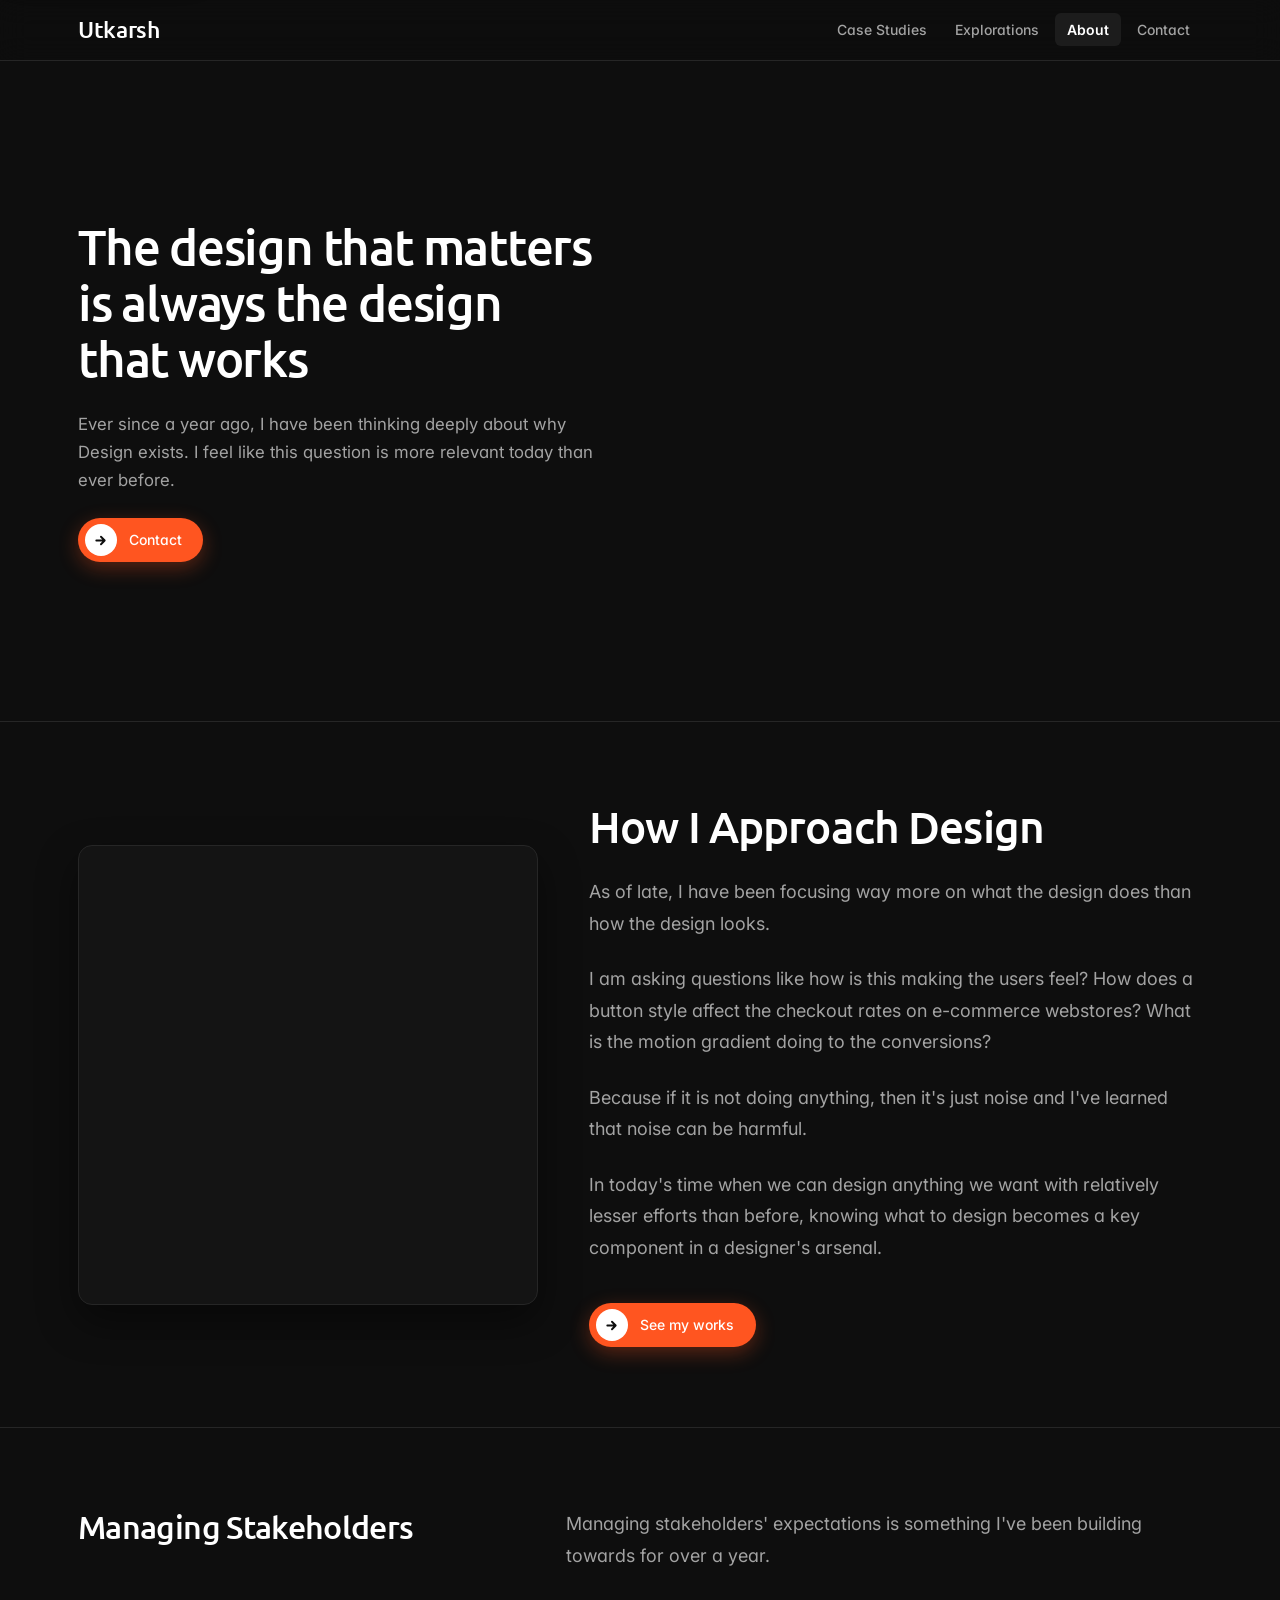
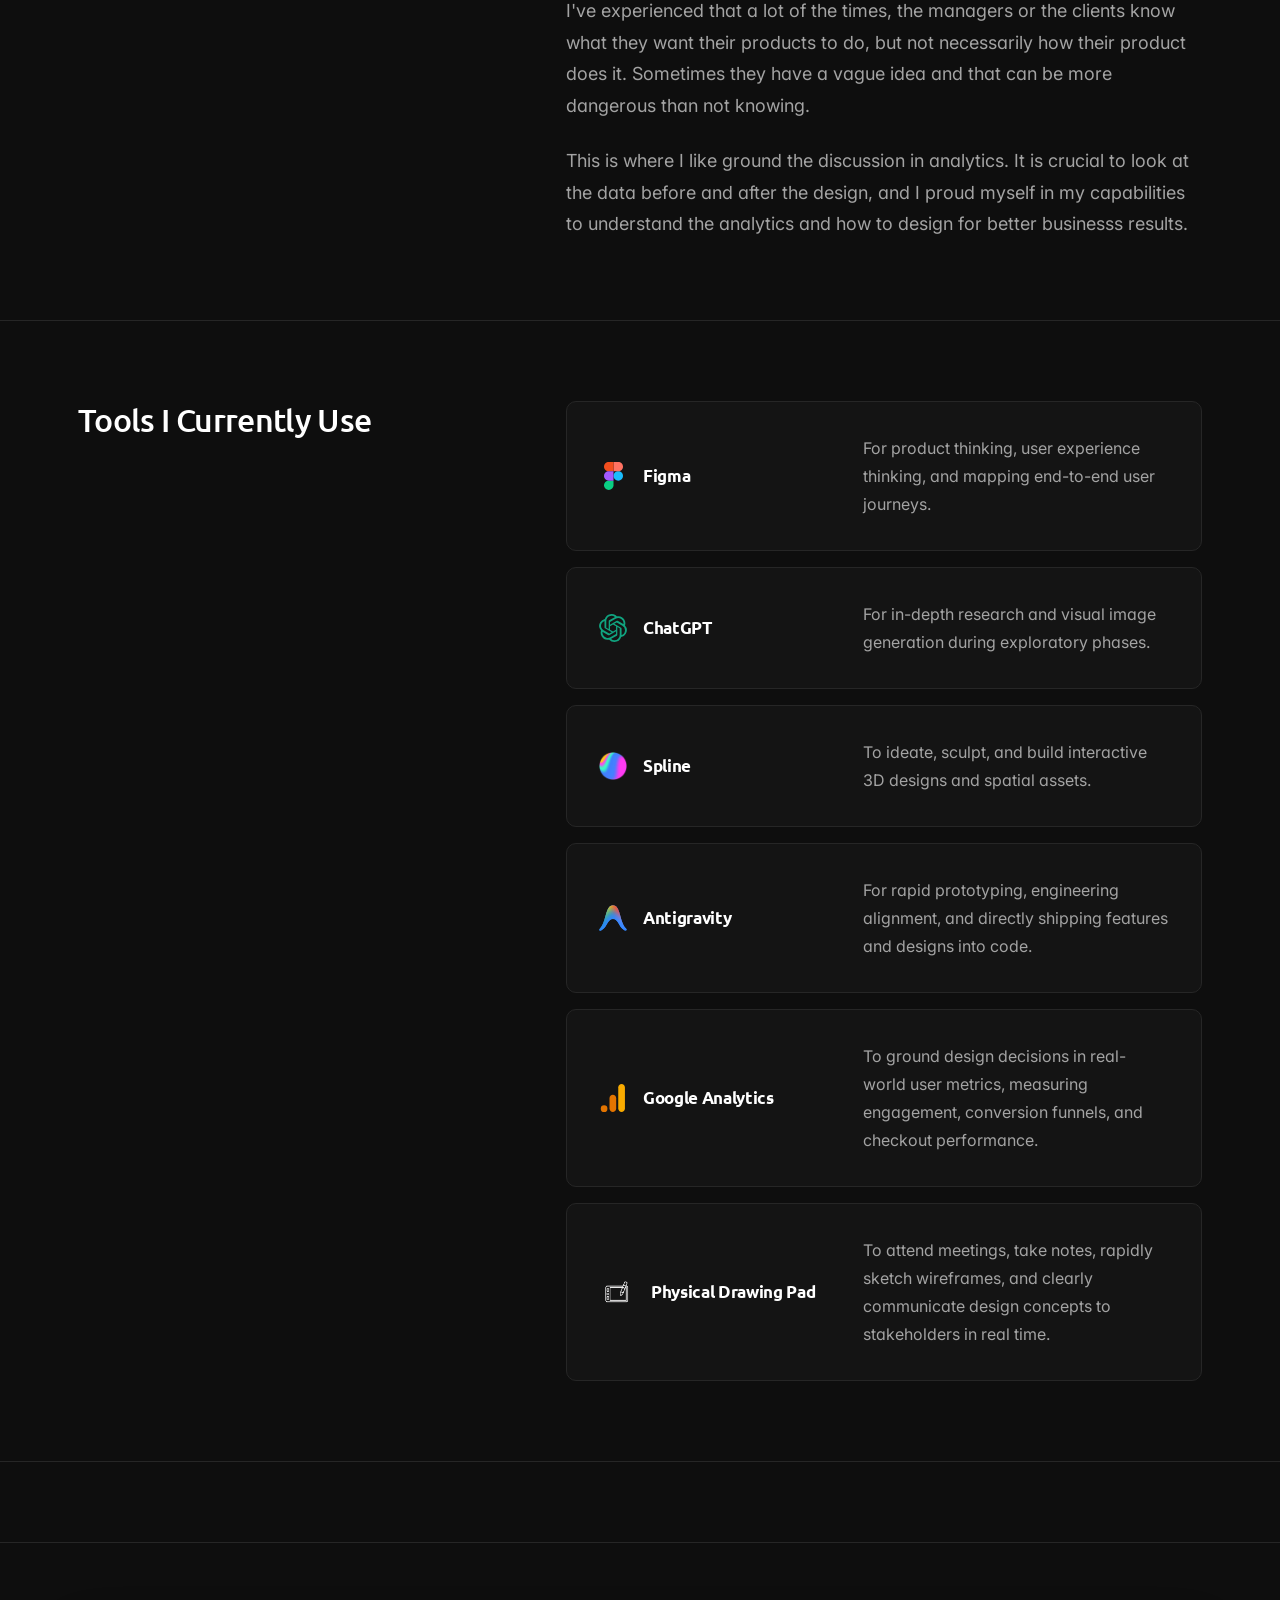
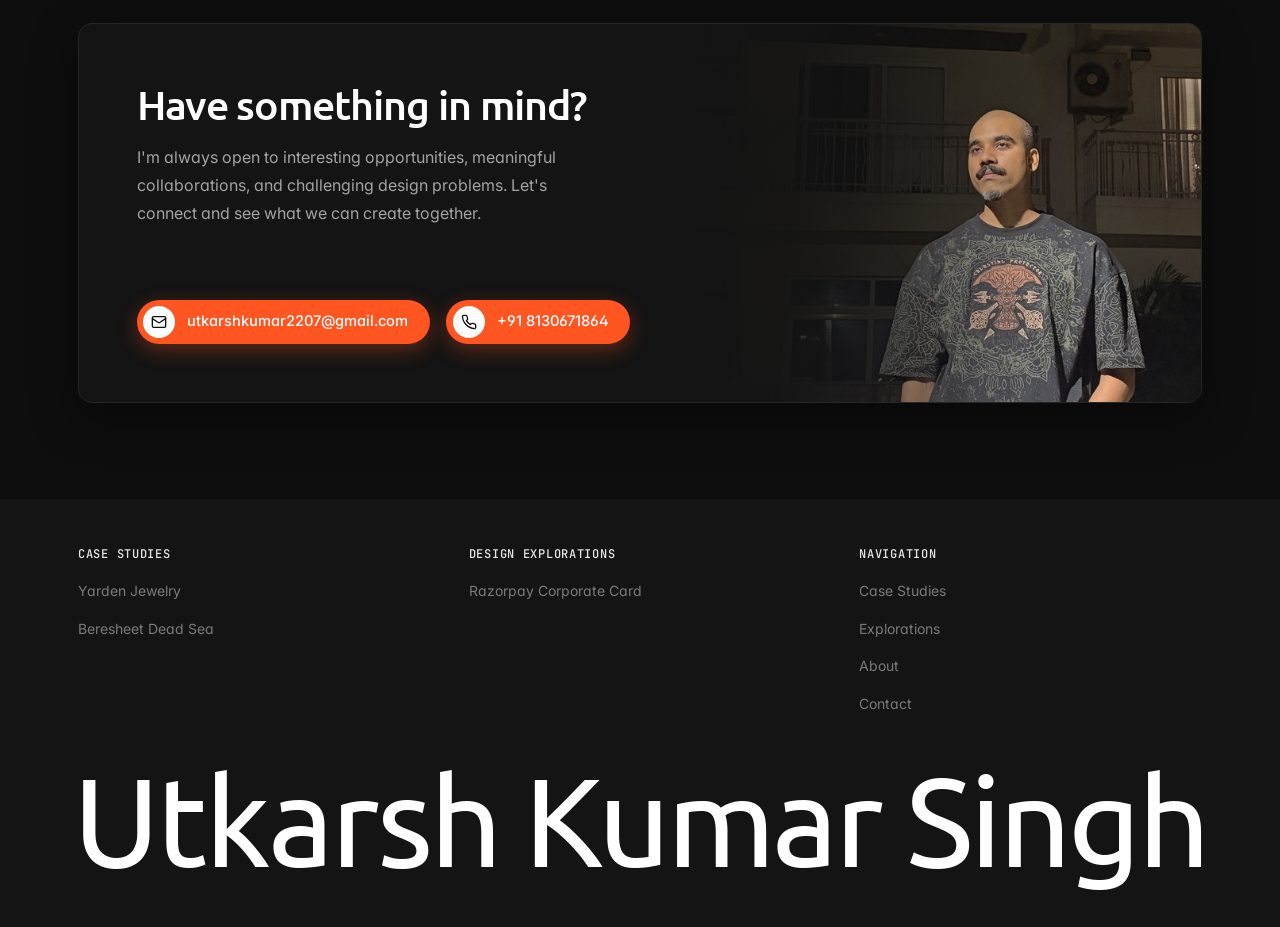
==== commit 3438a2bf: "feat: enhance presentation video showcase, responsive layouts, and interactive video modal" ====
--- a/about.html
+++ b/about.html
@@ -21,8 +21,8 @@
   <!-- Core Stylesheets -->
   <link rel="stylesheet" href="css/tokens.css?v=15">
   <link rel="stylesheet" href="css/reset.css?v=15">
-  <link rel="stylesheet" href="css/components.css?v=21">
-  <link rel="stylesheet" href="css/about.css?v=42">
+  <link rel="stylesheet" href="css/components.css?v=34">
+  <link rel="stylesheet" href="css/about.css?v=60">
 </head>
 <body class="about-page">
   <a href="#main-content" class="skip-link">Skip to main content</a>
@@ -94,6 +94,13 @@
             </div>
           </div>
 
+          <!-- Giant Display Overlay ("About") for mobile hero parity -->
+          <div class="about-giant-name-wrap" aria-hidden="true">
+            <svg class="about-giant-name-svg" viewBox="0 0 1000 225" preserveAspectRatio="xMidYMid meet">
+              <text x="500" y="195" text-anchor="middle" font-size="252">About</text>
+            </svg>
+          </div>
+
 
 
         </div>
@@ -103,34 +110,53 @@
     <!-- Narrative & Approach Section -->
     <section class="about-body-section" aria-labelledby="approach-heading">
       <div class="about-page-container">
-        <div class="about-two-col">
+        <div class="about-approach-col">
           
-          <div class="about-col-header">
-            <h2 id="approach-heading" class="about-section-heading">How I Approach Design</h2>
-          </div>
-
-                    <div class="about-prose">
-            <p>
-              As of late, I have been focusing way more on what the design does than how the design looks.
-            </p>
-            <p>
-              I am asking questions like how is this making the users feel? How does a button style affect the checkout rates on e-commerce webstores? What is the motion gradient doing to the conversions?
-            </p>
-            <p>
-              Because if it is not doing anything, then it's just noise and I've learned that noise can be harmful.
-            </p>
-            <p>
-              In today's time when we can design anything we want with relatively lesser efforts than before, knowing what to design becomes a key component in a designer's arsenal.
-            </p>
-            <div style="margin-top: var(--space-4);">
-              <a href="index.html#work" class="hero-pill-cta">
-                <span class="hero-pill-cta-icon" aria-hidden="true">
-                  <svg viewBox="0 0 16 16" fill="none" stroke="currentColor" stroke-width="2" stroke-linecap="round" stroke-linejoin="round">
-                    <path d="M3.5 8h9M8.5 4l4 4-4 4"/>
-                  </svg>
-                </span>
-                <span class="hero-pill-cta-label">See my works</span>
-              </a>
+          <h2 class="about-approach-heading-mobile" aria-hidden="true">How I Approach Design</h2>
+
+          <!-- Left: Autoplaying presentation video -->
+          <div class="about-approach-media">
+            <video class="about-approach-video" autoplay loop muted playsinline disablepictureinpicture disableremoteplayback preload="auto" aria-label="Presentation video">
+              <source src="assets/videos/presentation-short.mp4" type="video/mp4">
+            </video>
+            <button type="button" class="video-touch-badge" aria-label="Watch video in player">
+              <span class="video-touch-badge-icon" aria-hidden="true">
+                <svg viewBox="0 0 16 16" fill="currentColor">
+                  <path d="M4.5 3.5v9l8-4.5-8-4.5z"/>
+                </svg>
+              </span>
+              <span>Watch Video</span>
+            </button>
+          </div>
+
+          <!-- Right: Heading, Prose & Actions -->
+          <div class="about-approach-content">
+            <div class="about-col-header" style="position: static; margin-bottom: var(--space-6);">
+              <h2 id="approach-heading" class="about-section-heading">How I Approach Design</h2>
+            </div>
+            <div class="about-prose">
+              <p>
+                As of late, I have been focusing way more on what the design does than how the design looks.
+              </p>
+              <p>
+                I am asking questions like how is this making the users feel? How does a button style affect the checkout rates on e-commerce webstores? What is the motion gradient doing to the conversions?
+              </p>
+              <p>
+                Because if it is not doing anything, then it's just noise and I've learned that noise can be harmful.
+              </p>
+              <p>
+                In today's time when we can design anything we want with relatively lesser efforts than before, knowing what to design becomes a key component in a designer's arsenal.
+              </p>
+              <div style="margin-top: var(--space-4);">
+                <a href="index.html#work" class="hero-pill-cta">
+                  <span class="hero-pill-cta-icon" aria-hidden="true">
+                    <svg viewBox="0 0 16 16" fill="none" stroke="currentColor" stroke-width="2" stroke-linecap="round" stroke-linejoin="round">
+                      <path d="M3.5 8h9M8.5 4l4 4-4 4"/>
+                    </svg>
+                  </span>
+                  <span class="hero-pill-cta-label">See my works</span>
+                </a>
+              </div>
             </div>
           </div>
 
@@ -338,6 +364,6 @@
     </div>
   </footer>
 
-  <script src="js/main.js?v=3"></script>
+  <script src="js/main.js?v=10"></script>
 </body>
 </html>
--- a/css/components.css
+++ b/css/components.css
@@ -289,6 +289,10 @@
   height: 15px;
 }
 
+.hero-pill-cta-label {
+  white-space: nowrap;
+}
+
 .hero-pill-cta:hover .hero-pill-cta-icon {
   transform: translateX(2px);
 }
@@ -587,8 +591,8 @@
 .site-footer {
   background-color: var(--color-surface);
   border-top: 1px solid var(--color-border-subtle);
-  padding: var(--space-16) 0 0;
-  margin-top: var(--space-24);
+  padding: var(--space-12) 0 0;
+  margin-top: var(--space-16);
   overflow-x: clip;
 }
 
@@ -844,3 +848,204 @@
     letter-spacing: var(--tracking-wider);
   }
 }
+
+/* Contact card mobile responsiveness */
+@media (max-width: 480px) {
+  .contact-card-content {
+    padding: 2rem 1.15rem !important;
+  }
+  .contact-card-pills .hero-pill-cta {
+    padding: 0.35rem 0.75rem 0.35rem 0.35rem !important;
+    gap: 0.45rem !important;
+    font-size: clamp(0.72rem, 3.4vw, 0.8125rem) !important;
+  }
+  .contact-card-pills .hero-pill-cta-label {
+    white-space: nowrap !important;
+  }
+}
+
+/* Mobile & Tablet Only Watch Video Button Over Video */
+.video-touch-badge {
+  display: none;
+}
+
+@media (max-width: 1024px) {
+  .video-touch-badge {
+    position: absolute;
+    top: 68%;
+    left: 50%;
+    transform: translate(-50%, -50%);
+    bottom: auto;
+    right: auto;
+    z-index: 5;
+    display: inline-flex;
+    align-items: center;
+    gap: 8px;
+    padding: 0.5rem 1.15rem 0.5rem 0.5rem;
+    background-color: var(--color-accent-cobalt, #FF5520);
+    color: #FFFFFF;
+    font-family: var(--font-sans);
+    font-size: 0.85rem;
+    font-weight: var(--weight-medium, 500);
+    letter-spacing: -0.01em;
+    border: none;
+    border-radius: var(--radius-pill, 9999px);
+    box-shadow: 0 8px 24px rgba(255, 85, 32, 0.5);
+    cursor: pointer;
+    backdrop-filter: blur(8px);
+    -webkit-backdrop-filter: blur(8px);
+    transition: transform var(--duration-fast) var(--ease-out),
+                background-color var(--duration-fast) var(--ease-out);
+    pointer-events: auto;
+  }
+
+  .video-touch-badge:active {
+    transform: translate(-50%, -50%) scale(0.96);
+  }
+
+  .video-touch-badge-icon {
+    width: 24px;
+    height: 24px;
+    border-radius: 50%;
+    background-color: #FFFFFF;
+    color: var(--color-accent-cobalt, #FF5520);
+    display: inline-flex;
+    align-items: center;
+    justify-content: center;
+    flex-shrink: 0;
+  }
+
+  .video-touch-badge-icon svg {
+    width: 11px;
+    height: 11px;
+    margin-left: 1px;
+  }
+}
+
+.video-cursor-pill {
+  display: none !important;
+}
+
+/* Video Hover Cursor Button (Desktop Only: > 1024px with fine pointer) */
+@media (hover: hover) and (pointer: fine) and (min-width: 1025px) {
+  .hero-editorial-media,
+  .about-approach-media {
+    cursor: none !important;
+  }
+
+  .video-cursor-pill {
+    display: block !important;
+    position: fixed;
+    top: 0;
+    left: 0;
+    pointer-events: none;
+    z-index: 99999;
+    padding: 0.55rem 1.35rem;
+    background-color: var(--color-accent-cobalt, #FF5520);
+    color: #FFFFFF;
+    font-family: var(--font-sans);
+    font-size: 0.85rem;
+    font-weight: var(--weight-medium, 500);
+    letter-spacing: -0.01em;
+    border-radius: var(--radius-pill, 9999px);
+    box-shadow: 0 8px 24px rgba(255, 85, 32, 0.5);
+    white-space: nowrap;
+    opacity: 0;
+    visibility: hidden;
+    transition: opacity 0.15s ease, visibility 0.15s ease;
+    will-change: transform;
+  }
+
+  .video-cursor-pill.is-active {
+    opacity: 1;
+    visibility: visible;
+  }
+}
+
+/* YouTube Video Modal Overlay */
+.video-modal-backdrop {
+  position: fixed;
+  inset: 0;
+  z-index: 100000;
+  background-color: rgba(0, 0, 0, 0.88);
+  backdrop-filter: blur(12px);
+  -webkit-backdrop-filter: blur(12px);
+  display: flex;
+  align-items: center;
+  justify-content: center;
+  padding: clamp(1rem, 4vw, 3rem);
+  opacity: 0;
+  visibility: hidden;
+  transition: opacity 0.3s cubic-bezier(0.16, 1, 0.3, 1),
+              visibility 0.3s cubic-bezier(0.16, 1, 0.3, 1);
+}
+
+.video-modal-backdrop.is-open {
+  opacity: 1;
+  visibility: visible;
+}
+
+.video-modal-container {
+  position: relative;
+  width: 100%;
+  max-width: 960px;
+  background-color: #0E0E0E;
+  border: 1px solid var(--color-border-subtle, rgba(255, 255, 255, 0.12));
+  border-radius: var(--radius-lg, 16px);
+  box-shadow: 0 24px 64px rgba(0, 0, 0, 0.7);
+  overflow: hidden;
+  transform: scale(0.94);
+  transition: transform 0.3s cubic-bezier(0.16, 1, 0.3, 1);
+}
+
+.video-modal-backdrop.is-open .video-modal-container {
+  transform: scale(1);
+}
+
+.video-modal-close {
+  position: absolute;
+  top: 14px;
+  right: 14px;
+  z-index: 10;
+  width: 40px;
+  height: 40px;
+  border-radius: 50%;
+  border: 1px solid rgba(255, 255, 255, 0.15);
+  background-color: rgba(20, 20, 20, 0.75);
+  color: #FFFFFF;
+  display: flex;
+  align-items: center;
+  justify-content: center;
+  cursor: pointer;
+  backdrop-filter: blur(8px);
+  -webkit-backdrop-filter: blur(8px);
+  transition: background-color 0.2s ease, transform 0.2s ease, color 0.2s ease;
+}
+
+.video-modal-close:hover {
+  background-color: var(--color-accent-cobalt, #FF5520);
+  color: #FFFFFF;
+  transform: scale(1.08);
+}
+
+.video-modal-close svg {
+  width: 20px;
+  height: 20px;
+}
+
+.video-modal-iframe-wrap {
+  position: relative;
+  width: 100%;
+  padding-bottom: 56.25%; /* 16:9 Aspect Ratio */
+  height: 0;
+  background-color: #000000;
+}
+
+.video-modal-iframe-wrap iframe {
+  position: absolute;
+  top: 0;
+  left: 0;
+  width: 100%;
+  height: 100%;
+  border: none;
+}
--- a/css/about.css
+++ b/css/about.css
@@ -104,6 +104,21 @@
   display: none;
 }
 
+.about-giant-name-svg {
+  display: block;
+  width: 100%;
+  height: auto;
+  overflow: visible;
+}
+
+.about-giant-name-svg text {
+  font-family: var(--font-display);
+  font-weight: 400;
+  letter-spacing: -0.025em;
+  fill: var(--color-ink-primary);
+  user-select: none;
+}
+
 /* Content Sections */
 .about-body-section {
   padding: var(--space-20) 0;
@@ -329,6 +344,30 @@
 
 /* Tablet Breakpoints (769px to 1024px): 2-column side-by-side like desktop */
 @media (min-width: 769px) and (max-width: 1024px) {
+  .about-approach-col {
+    display: flex !important;
+    flex-direction: column !important;
+    align-items: flex-start !important;
+    text-align: left !important;
+    gap: var(--space-6);
+  }
+
+  .about-approach-media {
+    order: 2 !important;
+    width: 100% !important;
+    max-width: clamp(340px, 54vw, 460px) !important;
+    margin: 0 !important;
+    align-self: flex-start !important;
+  }
+
+  .about-approach-content {
+    order: 3 !important;
+    width: 100% !important;
+    max-width: 100% !important;
+    text-align: left !important;
+    align-items: flex-start !important;
+  }
+
   .about-hero {
     padding: var(--space-12) 0 var(--space-12);
   }
@@ -427,7 +466,9 @@
    Contact Section
    ========================================================================== */
 .contact-section {
-  padding: var(--space-20) 0 var(--space-24);
+  padding: var(--space-20) 0 0;
+  margin-top: var(--space-20);
+  margin-bottom: 0;
   border-top: 1px solid var(--color-border-subtle);
 }
 
@@ -737,8 +778,150 @@
     filter: none !important;
   }
 
-  /* 4. Giant display name removed on about page mobile */
+  /* 4. Giant display name Overlapping bottom torso */
   .about-giant-name-wrap {
+    display: block !important;
+    order: 4 !important;
+    position: relative !important;
+    top: auto !important;
+    bottom: auto !important;
+    left: 50% !important;
+    right: auto !important;
+    transform: translateX(-50%) !important;
+    z-index: 3 !important;
+    width: 100vw !important;
+    margin-left: 0 !important;
+    margin-right: 0 !important;
+    margin-top: clamp(-78px, -18vw, -112px) !important;
+    margin-bottom: 0 !important;
+    pointer-events: none;
+  }
+
+  .about-giant-name-svg {
+    width: 100% !important;
+    transform: scale(1.22);
+    transform-origin: center bottom;
+  }
+}
+
+@media (max-width: 480px) {
+  .contact-card-content {
+    padding: 2rem 1.15rem !important;
+  }
+  .contact-card-pills .hero-pill-cta {
+    padding: 0.35rem 0.75rem 0.35rem 0.35rem !important;
+    gap: 0.45rem !important;
+    font-size: clamp(0.72rem, 3.4vw, 0.8125rem) !important;
+  }
+  .contact-card-pills .hero-pill-cta-label {
+    white-space: nowrap !important;
+  }
+}
+
+/* Approach Section Video & Layout */
+.about-approach-col {
+  display: grid;
+  grid-template-columns: minmax(300px, 460px) 1.25fr;
+  gap: clamp(var(--space-8), 4vw, var(--space-16));
+  align-items: center;
+}
+
+.about-approach-media {
+  position: relative;
+  width: 100%;
+  max-width: 460px;
+  border-radius: var(--radius-lg);
+  overflow: hidden;
+  background-color: var(--color-surface);
+  border: 1px solid var(--color-border-subtle);
+  box-shadow: 0 16px 40px rgba(0, 0, 0, 0.45);
+}
+
+.about-approach-video {
+  display: block;
+  width: 100%;
+  height: auto;
+  aspect-ratio: 1 / 1;
+  object-fit: cover;
+  pointer-events: none;
+  user-select: none;
+}
+
+.about-approach-heading-mobile {
+  display: none;
+}
+
+.about-approach-content {
+  display: flex;
+  flex-direction: column;
+  align-items: flex-start;
+}
+
+@media (max-width: 1024px) {
+  .about-approach-col {
+    display: flex !important;
+    flex-direction: column !important;
+    align-items: flex-start !important;
+    text-align: left !important;
+    gap: var(--space-6);
+  }
+
+  .about-approach-heading-mobile {
+    display: block !important;
+    order: 1 !important;
+    width: 100% !important;
+    text-align: left !important;
+    font-family: var(--font-display);
+    font-size: clamp(1.85rem, 6.5vw, 2.35rem);
+    font-weight: var(--weight-medium);
+    line-height: 1.18;
+    letter-spacing: -0.02em;
+    color: var(--color-ink-primary);
+    margin: 0;
+  }
+
+  .about-approach-media {
+    order: 2 !important;
+    width: 100% !important;
+    max-width: clamp(340px, 54vw, 460px) !important;
+    margin: 0 !important;
+    align-self: flex-start !important;
+  }
+
+  .about-approach-content {
+    order: 3 !important;
+    width: 100% !important;
+    text-align: left !important;
+    align-items: flex-start !important;
+  }
+
+  .about-approach-content .about-prose {
+    text-align: left !important;
+  }
+
+  .about-approach-content .about-col-header {
     display: none !important;
   }
 }
+
+@media (max-width: 768px) {
+  .about-approach-media {
+    max-width: 100% !important;
+    align-self: stretch !important;
+  }
+}
+
+/* Specific larger heading for How I Approach Design */
+.about-approach-col .about-section-heading {
+  font-size: clamp(2.15rem, 3.4vw, 3rem) !important;
+  line-height: 1.15 !important;
+  letter-spacing: -0.02em !important;
+  margin: 0 !important;
+}
+
+.about-approach-heading-mobile {
+  font-size: clamp(2.15rem, 7.8vw, 2.75rem) !important;
+  line-height: 1.15 !important;
+  letter-spacing: -0.02em !important;
+  margin: 0 !important;
+}
